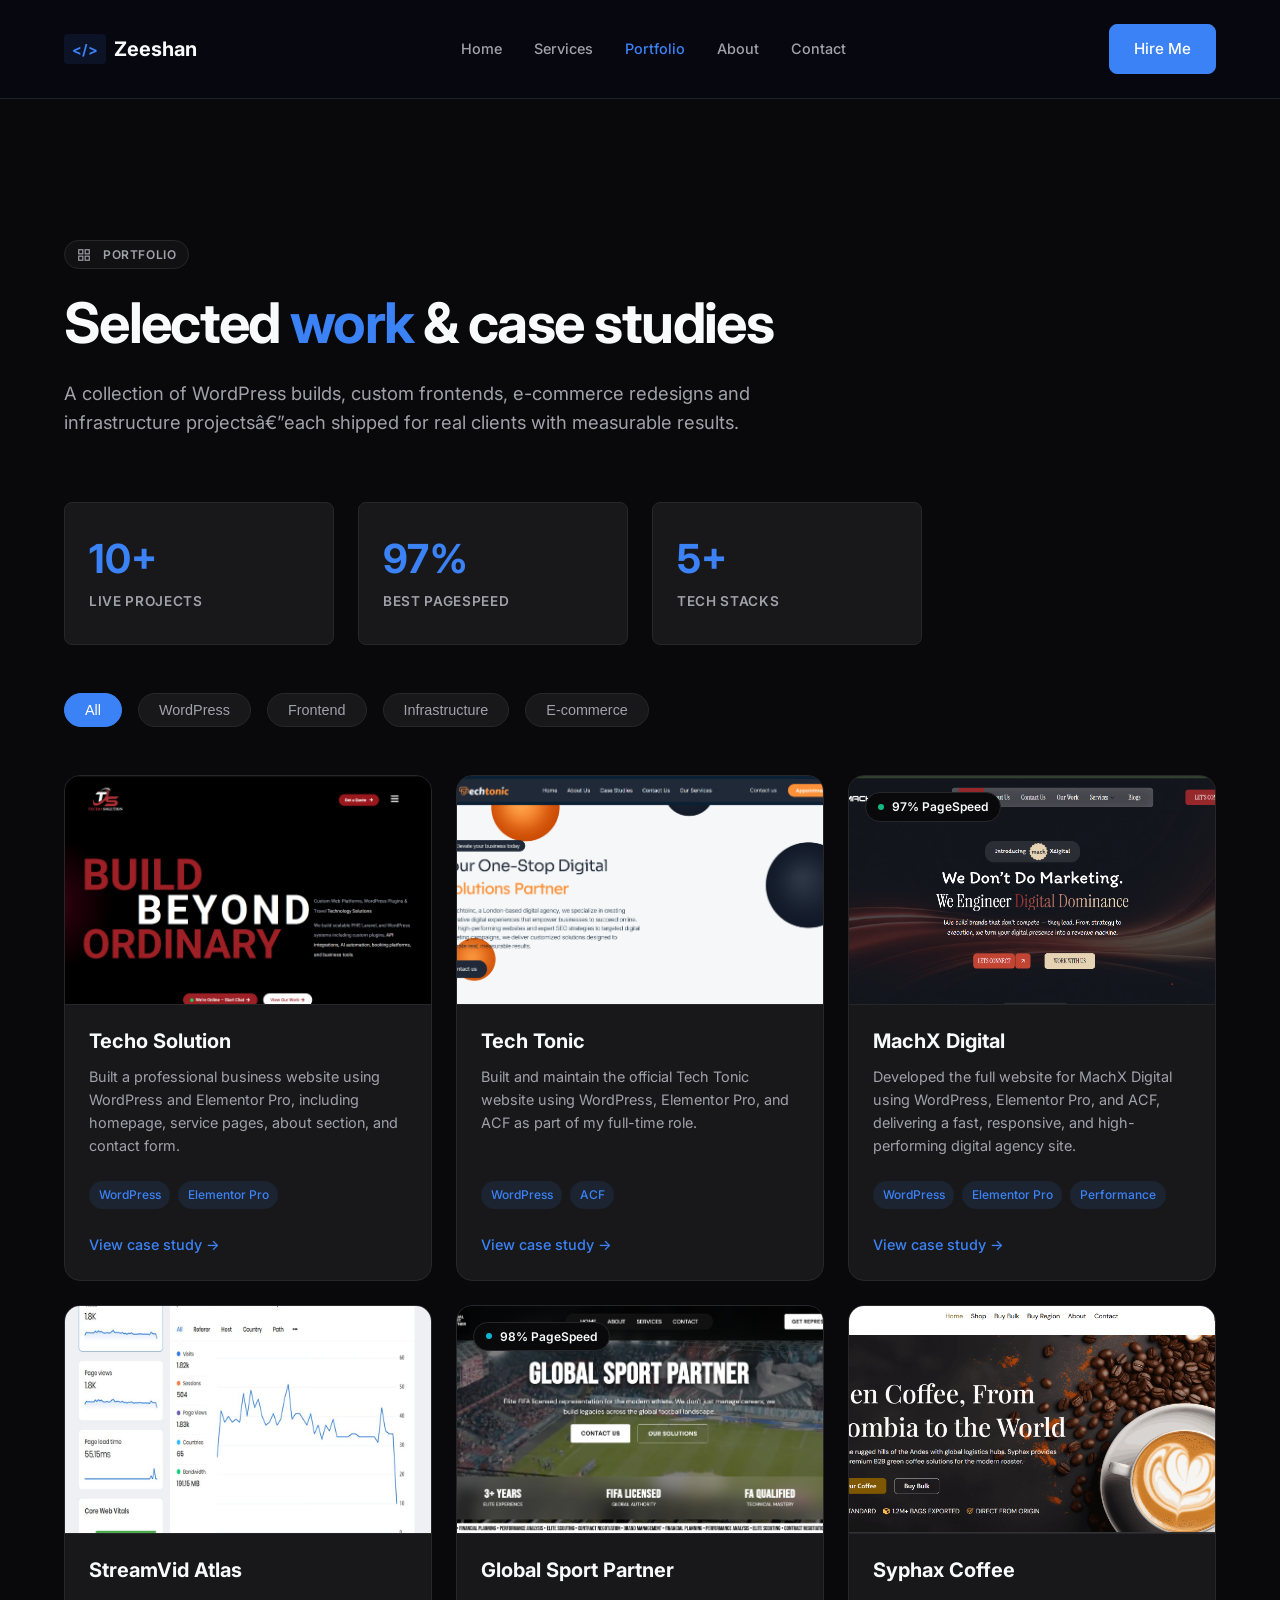
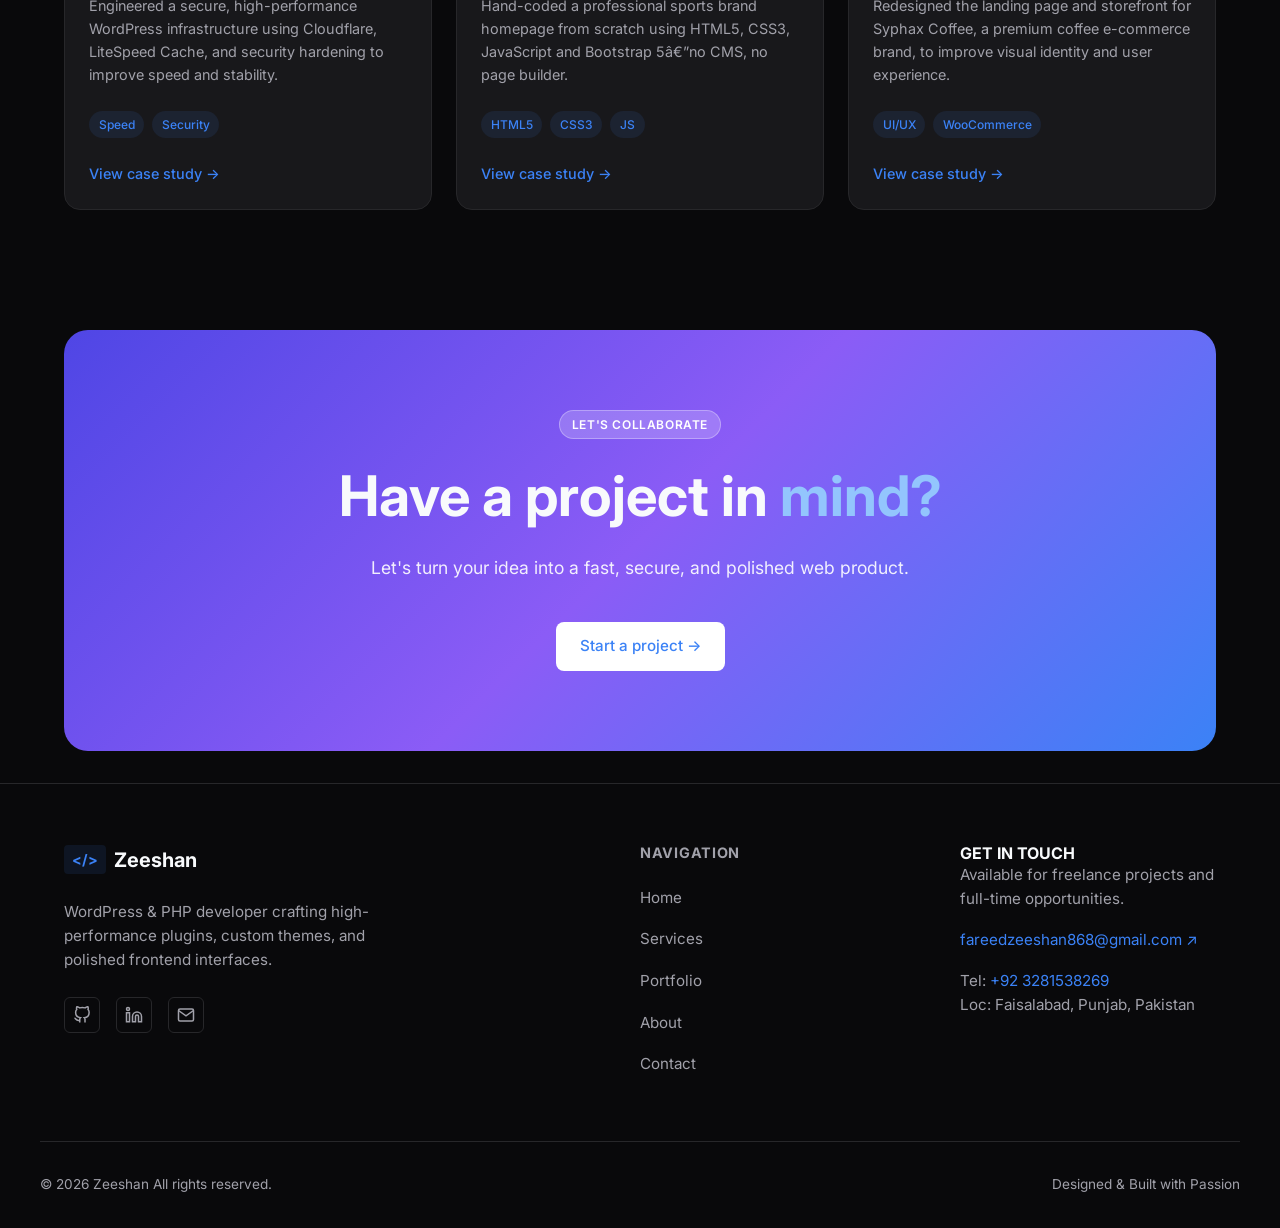
==== portfolio.html @ 6ff64d0c "Initial commit of Portfolio website" ====
﻿<!DOCTYPE html>
<html lang="en">
<head>
    <meta charset="UTF-8">
    <meta name="viewport" content="width=device-width, initial-scale=1.0">
    <title>Portfolio | Muhammad Zeeshan</title>
    <link rel="stylesheet" href="assets/css/styles.css">
</head>
<body>

    <!-- 1. NAVIGATION -->
    <nav class="navbar">
        <div class="container nav-content">
            <a href="index.html" class="logo">
                <span class="logo-code">&lt;/&gt;</span> Zeeshan
            </a>
            <ul class="nav-links">
                <li><a href="index.html">Home</a></li>
                <li><a href="services.html">Services</a></li>
                <li><a href="portfolio.html" class="active">Portfolio</a></li>
                <li><a href="about.html">About</a></li>
                <li><a href="contact.html">Contact</a></li>
            </ul>
            <div style="display: flex; align-items: center; gap: 1rem;">
                <a href="contact.html" class="btn btn-primary nav-btn">Hire Me</a>
            </div>
        </div>
    </nav>

    <!-- 2. PORTFOLIO HERO & STATS -->
    <section class="portfolio-hero">
        <div class="container">
            <span class="badge-label">
                <svg width="14" height="14" viewBox="0 0 24 24" fill="none" stroke="currentColor" stroke-width="2" style="margin-right:0.25rem"><rect x="3" y="3" width="7" height="7"></rect><rect x="14" y="3" width="7" height="7"></rect><rect x="14" y="14" width="7" height="7"></rect><rect x="3" y="14" width="7" height="7"></rect></svg>
                PORTFOLIO
            </span>
            <h1 class="portfolio-title">
                Selected <span class="text-primary">work</span> & case studies
            </h1>
            <p class="section-desc" style="max-width: 700px; font-size: 1.15rem;">
                A collection of WordPress builds, custom frontends, e-commerce redesigns and infrastructure projectsâ€”each shipped for real clients with measurable results.
            </p>

            <div class="portfolio-stats-grid">
                <div class="portfolio-stat-card">
                    <h3>10+</h3>
                    <p>LIVE PROJECTS</p>
                </div>
                <div class="portfolio-stat-card">
                    <h3>97%</h3>
                    <p>BEST PAGESPEED</p>
                </div>
                <div class="portfolio-stat-card">
                    <h3>5+</h3>
                    <p>TECH STACKS</p>
                </div>
            </div>
        </div>
    </section>

    <!-- 3 & 4. CATEGORY FILTERS & PROJECTS GRID -->
    <section class="section-padding" style="padding-top: 0;">
        <div class="container">
            <!-- 3. Category Filters -->
            <div class="category-filters">
                <button class="filter-pill active">All</button>
                <button class="filter-pill">WordPress</button>
                <button class="filter-pill">Frontend</button>
                <button class="filter-pill">Infrastructure</button>
                <button class="filter-pill">E-commerce</button>
            </div>

            <!-- 4. Projects Grid -->
            <div class="grid-3">
                
                <!-- Card 1 -->
                <div class="project-card-v2">
                    <div class="project-img-wrapper">
                        <img src="assets/images/techosolution.png" alt="Techo Solution">
                    </div>
                    <div class="project-content">
                        <h3>Techo Solution</h3>
                        <p>Built a professional business website using WordPress and Elementor Pro, including homepage, service pages, about section, and contact form.</p>
                        <div class="project-tags">
                            <span>WordPress</span>
                            <span>Elementor Pro</span>
                        </div>
                        <a href="project-detail.html?id=techosolution" class="view-project-link">View case study &rarr;</a>
                    </div>
                </div>

                <!-- Card 2 -->
                <div class="project-card-v2">
                    <div class="project-img-wrapper">
                        <img src="assets/images/techtonic.png" alt="Tech Tonic">
                    </div>
                    <div class="project-content">
                        <h3>Tech Tonic</h3>
                        <p>Built and maintain the official Tech Tonic website using WordPress, Elementor Pro, and ACF as part of my full-time role.</p>
                        <div class="project-tags">
                            <span>WordPress</span>
                            <span>ACF</span>
                        </div>
                        <a href="project-detail.html?id=techtonic" class="view-project-link">View case study &rarr;</a>
                    </div>
                </div>

                <!-- Card 3 -->
                <div class="project-card-v2">
                    <div class="floating-badge">
                        <span class="dot" style="background-color: var(--success);"></span> 97% PageSpeed
                    </div>
                    <div class="project-img-wrapper">
                        <img src="assets/images/machXdigitals.png" alt="MachX Digital">
                    </div>
                    <div class="project-content">
                        <h3>MachX Digital</h3>
                        <p>Developed the full website for MachX Digital using WordPress, Elementor Pro, and ACF, delivering a fast, responsive, and high-performing digital agency site.</p>
                        <div class="project-tags">
                            <span>WordPress</span>
                            <span>Elementor Pro</span>
                            <span>Performance</span>
                        </div>
                        <a href="project-detail.html?id=machxdigital" class="view-project-link">View case study &rarr;</a>
                    </div>
                </div>

                <!-- Card 4 -->
                <div class="project-card-v2">
                    <div class="project-img-wrapper">
                        <img src="assets/images/visitor-analytics.jpg" alt="StreamVid Atlas">
                    </div>
                    <div class="project-content">
                        <h3>StreamVid Atlas</h3>
                        <p>Engineered a secure, high-performance WordPress infrastructure using Cloudflare, LiteSpeed Cache, and security hardening to improve speed and stability.</p>
                        <div class="project-tags">
                            <span>Speed</span>
                            <span>Security</span>
                        </div>
                        <a href="project-detail.html?id=streamvidatlas" class="view-project-link">View case study &rarr;</a>
                    </div>
                </div>

                <!-- Card 5 -->
                <div class="project-card-v2">
                    <div class="floating-badge">
                        <span class="dot" style="background-color: #06b6d4;"></span> 98% PageSpeed
                    </div>
                    <div class="project-img-wrapper">
                        <img src="assets/images/globalsportbrand.png" alt="Global Sport Partner">
                    </div>
                    <div class="project-content">
                        <h3>Global Sport Partner</h3>
                        <p>Hand-coded a professional sports brand homepage from scratch using HTML5, CSS3, JavaScript and Bootstrap 5â€”no CMS, no page builder.</p>
                        <div class="project-tags">
                            <span>HTML5</span>
                            <span>CSS3</span>
                            <span>JS</span>
                        </div>
                        <a href="project-detail.html?id=globalsportpartner" class="view-project-link">View case study &rarr;</a>
                    </div>
                </div>

                <!-- Card 6 -->
                <div class="project-card-v2">
                    <div class="project-img-wrapper">
                        <img src="assets/images/syphox.png" alt="Syphax Coffee">
                    </div>
                    <div class="project-content">
                        <h3>Syphax Coffee</h3>
                        <p>Redesigned the landing page and storefront for Syphax Coffee, a premium coffee e-commerce brand, to improve visual identity and user experience.</p>
                        <div class="project-tags">
                            <span>UI/UX</span>
                            <span>WooCommerce</span>
                        </div>
                        <a href="project-detail.html?id=syphaxcoffee" class="view-project-link">View case study &rarr;</a>
                    </div>
                </div>

            </div>
        </div>
    </section>

    <!-- 5. CALL TO ACTION (CTA) -->
    <section class="section-padding" style="padding-bottom: 2rem;">
        <div class="container">
            <div class="cta-banner">
                <span class="badge-label">Let's Collaborate</span>
                <h2>Have a project in <span style="color: #93c5fd;">mind?</span></h2>
                <p>Let's turn your idea into a fast, secure, and polished web product.</p>
                <div class="cta-buttons">
                    <a href="contact.html" class="btn btn-white">Start a project &rarr;</a>
                </div>
            </div>
        </div>
    </section>

    <!-- 6. FOOTER -->
    <footer id="contact" class="footer">
        <div class="container footer-grid">
            <div class="footer-brand">
                <a href="#" class="logo">
                    <span class="logo-code">&lt;/&gt;</span> Zeeshan
                </a>
                <p>WordPress & PHP developer crafting high-performance plugins, custom themes, and polished frontend interfaces.</p>
                <div class="social-icons">
                    <a href="https://github.com/zeeshan-2004" class="social-icon" target="_blank"><svg width="18" height="18" viewBox="0 0 24 24" fill="none" stroke="currentColor" stroke-width="2"><path d="M9 19c-5 1.5-5-2.5-7-3m14 6v-3.87a3.37 3.37 0 0 0-.94-2.61c3.14-.35 6.44-1.54 6.44-7A5.44 5.44 0 0 0 20 4.77 5.07 5.07 0 0 0 19.91 1S18.73.65 16 2.48a13.38 13.38 0 0 0-7 0C6.27.65 5.09 1 5.09 1A5.07 5.07 0 0 0 5 4.77a5.44 5.44 0 0 0-1.5 3.78c0 5.42 3.3 6.61 6.44 7A3.37 3.37 0 0 0 9 18.13V22"></path></svg></a>
                    <a href="https://www.linkedin.com/in/muhammad-zeeshan-8a1a9b373/" class="social-icon" target="_blank"><svg width="18" height="18" viewBox="0 0 24 24" fill="none" stroke="currentColor" stroke-width="2"><path d="M16 8a6 6 0 0 1 6 6v7h-4v-7a2 2 0 0 0-2-2 2 2 0 0 0-2 2v7h-4v-7a6 6 0 0 1 6-6z"></path><rect x="2" y="9" width="4" height="12"></rect><circle cx="4" cy="4" r="2"></circle></svg></a>
                    <a href="mailto:fareedzeeshan868@gmail.com" class="social-icon"><svg width="18" height="18" viewBox="0 0 24 24" fill="none" stroke="currentColor" stroke-width="2"><path d="M4 4h16c1.1 0 2 .9 2 2v12c0 1.1-.9 2-2 2H4c-1.1 0-2-.9-2-2V6c0-1.1.9-2 2-2z"></path><polyline points="22,6 12,13 2,6"></polyline></svg></a>
                </div>
            </div>
            
            <div class="footer-links">
                <h4>NAVIGATION</h4>
                <ul>
                    <li><a href="index.html">Home</a></li>
                    <li><a href="services.html">Services</a></li>
                    <li><a href="portfolio.html">Portfolio</a></li>
                    <li><a href="about.html">About</a></li>
                    <li><a href="contact.html">Contact</a></li>
                </ul>
            </div>
            
            <div class="footer-contact">
                <h4>GET IN TOUCH</h4>
                <p>Available for freelance projects and full-time opportunities.</p>
                <a href="mailto:fareedzeeshan868@gmail.com">fareedzeeshan868@gmail.com &nearr;</a>
                <p style="margin-top: 1rem;">
                    Tel: <a href="tel:+923281538269">+92 3281538269</a><br>
                    Loc: Faisalabad, Punjab, Pakistan
                </p>
            </div>
        </div>
        <div class="container footer-bottom">
            <p>&copy; 2026 Zeeshan All rights reserved.</p>
            <p>Designed & Built with Passion</p>
        </div>
    </footer>

    <script>
        document.addEventListener('DOMContentLoaded', () => {
            const filterBtns = document.querySelectorAll('.filter-pill');
            const projectCards = document.querySelectorAll('.project-card-v2');

            filterBtns.forEach(btn => {
                btn.addEventListener('click', () => {
                    // Remove active class from all
                    filterBtns.forEach(b => b.classList.remove('active'));
                    btn.classList.add('active');

                    const filterValue = btn.textContent.trim().toLowerCase();

                    projectCards.forEach(card => {
                        if (filterValue === 'all') {
                            card.style.display = 'block';
                            return;
                        }

                        const tags = Array.from(card.querySelectorAll('.project-tags span')).map(span => span.textContent.trim().toLowerCase());
                        
                        let match = false;
                        if (filterValue === 'wordpress' && tags.includes('wordpress')) match = true;
                        if (filterValue === 'frontend' && (tags.includes('html5') || tags.includes('css3') || tags.includes('ui/ux'))) match = true;
                        if (filterValue === 'infrastructure' && (tags.includes('speed') || tags.includes('security') || tags.includes('performance'))) match = true;
                        if (filterValue === 'e-commerce' && tags.includes('woocommerce')) match = true;

                        card.style.display = match ? 'block' : 'none';
                    });
                });
            });
        });
    </script>
</body>
</html>
---- assets/css/styles.css ----
/* ==========================================================================
   DEVFOLIO AESTHETIC - STYLES.CSS
   ========================================================================== */

@import url('https://fonts.googleapis.com/css2?family=Inter:wght@300;400;500;600;700&display=swap');

:root {
    --bg-main: #09090b;       /* Very dark background */
    --bg-card: #18181b;       /* Card background */
    --bg-card-hover: #27272a; /* Card hover background */
    --border-color: #27272a;  /* Subtle borders */
    
    --primary: #3b82f6;       /* Blue accent */
    --primary-hover: #2563eb;
    --primary-light: rgba(59, 130, 246, 0.1);
    
    --text-main: #f8fafc;     /* White/Light Gray text */
    --text-muted: #a1a1aa;    /* Gray text */
    --text-dark: #0f172a;     /* Dark text for specific elements */

    --success: #10b981;       /* Green for badges */
    --success-light: rgba(16, 185, 129, 0.1);
    
    --font-sans: 'Inter', sans-serif;
    
    --border-radius-sm: 0.375rem;
    --border-radius-md: 0.5rem;
    --border-radius-lg: 1rem;
    --border-radius-xl: 1.5rem;
}

/* RESET & BASE */
* {
    margin: 0;
    padding: 0;
    box-sizing: border-box;
}

html {
    scroll-behavior: smooth;
}

body {
    background-color: var(--bg-main);
    color: var(--text-main);
    font-family: var(--font-sans);
    line-height: 1.6;
    -webkit-font-smoothing: antialiased;
    padding-top: 100px;
}

a {
    text-decoration: none;
    color: inherit;
    transition: all 0.3s ease;
}

ul {
    list-style: none;
}

img {
    max-width: 100%;
    height: auto;
    display: block;
}

/* UTILITIES */
.container {
    max-width: 1200px;
    margin: 0 auto;
    padding: 0 1.5rem;
}

.section-padding {
    padding: 60px 0;
}

/* TYPOGRAPHY */
h1, h2, h3, h4, h5, h6 {
    font-weight: 700;
    line-height: 1.2;
    color: var(--text-main);
}

.text-primary {
    color: var(--primary);
}

.text-muted {
    color: var(--text-muted);
}

/* BUTTONS */
.btn {
    display: inline-flex;
    align-items: center;
    justify-content: center;
    padding: 0.75rem 1.5rem;
    border-radius: var(--border-radius-md);
    font-weight: 500;
    font-size: 0.95rem;
    cursor: pointer;
    transition: all 0.2s ease;
    gap: 0.5rem;
}

.btn-primary {
    background-color: var(--primary);
    color: #ffffff;
    border: 1px solid var(--primary);
}

.btn-primary:hover {
    background-color: var(--primary-hover);
    border-color: var(--primary-hover);
}

.btn-outline {
    background-color: transparent;
    color: var(--text-main);
    border: 1px solid var(--border-color);
}

.btn-outline:hover {
    background-color: rgba(255, 255, 255, 0.05);
    border-color: rgba(255, 255, 255, 0.1);
}

.btn-ghost {
    background-color: transparent;
    color: var(--text-muted);
    border: 1px solid transparent;
}

.btn-ghost:hover {
    color: var(--text-main);
}

/* BADGES */
.badge-label {
    display: inline-flex;
    align-items: center;
    gap: 0.5rem;
    padding: 0.25rem 0.75rem;
    border-radius: 9999px;
    background-color: rgba(255, 255, 255, 0.03);
    border: 1px solid var(--border-color);
    font-size: 0.75rem;
    font-weight: 600;
    text-transform: uppercase;
    letter-spacing: 0.05em;
    color: var(--text-muted);
    margin-bottom: 1.5rem;
}

.badge-label.success {
    color: var(--success);
    background-color: var(--success-light);
    border-color: rgba(16, 185, 129, 0.2);
}

.dot-success {
    width: 6px;
    height: 6px;
    border-radius: 50%;
    background-color: var(--success);
}

/* SECTION HEADERS */
.section-header {
    margin-bottom: 3rem;
}

.section-title {
    font-size: 2.5rem;
    margin-bottom: 1rem;
    letter-spacing: -0.02em;
}

.section-desc {
    font-size: 1.1rem;
    color: var(--text-muted);
    max-width: 600px;
}

/* NAVIGATION */
.navbar {
    padding: 1.5rem 0;
    position: fixed;
    top: 0;
    left: 0;
    width: 100%;
    z-index: 100;
    background-color: #070710;
    border-bottom: 1px solid rgba(255, 255, 255, 0.1);
}

.nav-content {
    display: flex;
    justify-content: space-between;
    align-items: center;
}

.logo {
    display: flex;
    align-items: center;
    gap: 0.5rem;
    font-weight: 700;
    font-size: 1.25rem;
    color: var(--text-main);
}

.logo-code {
    color: var(--primary);
    background: var(--primary-light);
    padding: 0.2rem 0.5rem;
    border-radius: 0.25rem;
    font-size: 0.9rem;
}

.nav-links {
    display: flex;
    gap: 2rem;
}

.nav-links a {
    font-size: 0.9rem;
    color: var(--text-muted);
    font-weight: 500;
}

.nav-links a:hover {
    color: var(--text-main);
}

.nav-links a.active {
    color: var(--primary);
}

/* HERO SECTION */
.hero {
    min-height: 100vh;
    display: flex;
    align-items: center;
    padding-top: 80px;
}

.hero-grid {
    display: grid;
    grid-template-columns: 1.2fr 0.8fr;
    gap: 4rem;
    align-items: center;
}

.hero-title {
    font-size: 48px;
    line-height: 1.2;
    margin-bottom: 1.5rem;
    letter-spacing: -0.03em;
}

.hero-subtitle {
    font-size: 1.15rem;
    color: var(--text-muted);
    margin-bottom: 2.5rem;
    max-width: 550px;
}

.hero-ctas {
    display: flex;
    gap: 1rem;
    flex-wrap: wrap;
    margin-bottom: 4rem;
}

/* STATS BAR (Hero Bottom) */
.hero-stats-row {
    display: flex;
    gap: 3rem;
    border-top: 1px solid var(--border-color);
    padding-top: 2rem;
}

.stat-item h4 {
    font-size: 1.5rem;
    margin-bottom: 0.25rem;
}

.stat-item p {
    font-size: 0.85rem;
    color: var(--text-muted);
}

/* HERO IMAGE RIGHT */
.hero-right-img {
    position: relative;
    border-radius: 50%;
    aspect-ratio: 1 / 1;
    overflow: hidden;
    border: 1px solid var(--border-color);
    box-shadow: 0 25px 50px -12px rgba(0, 0, 0, 0.5);
    background: var(--bg-card);
    width: 80%;
    margin: 0 auto;
}

.hero-right-img img {
    width: 100%;
    height: 100%;
    object-fit: cover;
    object-position: top center;
    opacity: 0.9;
    transition: opacity 0.3s;
}

.hero-right-img:hover img {
    opacity: 1;
}

/* STATS GRID SECTION (Page 1 bottom) */
.stats-grid {
    display: grid;
    grid-template-columns: repeat(3, 1fr);
    gap: 1.5rem;
}

.stat-card-box {
    background-color: var(--bg-card);
    border: 1px solid var(--border-color);
    border-radius: var(--border-radius-md);
    padding: 2.5rem 2rem;
    text-align: center;
    transition: all 0.3s ease;
}

.stat-card-box:hover {
    border-color: rgba(255, 255, 255, 0.1);
    transform: translateY(-5px);
}

.stat-card-box h3 {
    font-size: 2.5rem;
    color: var(--primary);
    margin-bottom: 0.5rem;
}

.stat-card-box p {
    color: var(--text-muted);
    font-size: 0.95rem;
}

/* SKILLS & SERVICES GRIDS */
.grid-3 {
    display: grid;
    grid-template-columns: repeat(3, 1fr);
    gap: 1.5rem;
}

.feature-card {
    background-color: var(--bg-card);
    border: 1px solid var(--border-color);
    border-radius: var(--border-radius-lg);
    padding: 2rem;
    transition: all 0.3s ease;
}

.feature-card:hover {
    border-color: rgba(255, 255, 255, 0.1);
    background-color: var(--bg-card-hover);
}

.icon-circle {
    width: 48px;
    height: 48px;
    border-radius: 50%;
    background-color: var(--primary-light);
    color: var(--primary);
    display: flex;
    align-items: center;
    justify-content: center;
    font-size: 1.25rem;
    margin-bottom: 1.5rem;
}

.feature-card h3 {
    font-size: 1.2rem;
    margin-bottom: 0.75rem;
}

.feature-card p {
    color: var(--text-muted);
    font-size: 0.95rem;
}

/* PORTFOLIO GRID */
.project-card {
    background-color: var(--bg-card);
    border: 1px solid var(--border-color);
    border-radius: var(--border-radius-lg);
    overflow: hidden;
    display: flex;
    flex-direction: column;
    transition: all 0.3s ease;
    position: relative;
}

.project-card:hover {
    border-color: rgba(255, 255, 255, 0.15);
    transform: translateY(-5px);
}

.project-img-wrapper {
    aspect-ratio: 16 / 10;
    overflow: hidden;
    border-bottom: 1px solid var(--border-color);
}

.project-img-wrapper img {
    width: 100%;
    height: 100%;
    object-fit: cover;
    transition: transform 0.5s ease;
}

.project-card:hover .project-img-wrapper img {
    transform: scale(1.03);
}

.view-project-link::after {
    content: "";
    position: absolute;
    top: 0;
    left: 0;
    width: 100%;
    height: 100%;
    z-index: 10; /* Covers the whole card so it's all clickable */
}

.project-content {
    padding: 1.5rem;
    display: flex;
    flex-direction: column;
    flex-grow: 1;
}

.project-content h3 {
    font-size: 1.25rem;
    margin-bottom: 0.75rem;
}

.project-content p {
    color: var(--text-muted);
    font-size: 0.9rem;
    margin-bottom: 1.5rem;
    flex-grow: 1;
}

.project-tags {
    display: flex;
    flex-wrap: wrap;
    gap: 0.5rem;
    margin-bottom: 1.5rem;
}

.project-tags span {
    font-size: 0.75rem;
    padding: 0.25rem 0.6rem;
    border-radius: 9999px;
    background-color: var(--primary-light);
    color: var(--primary);
    font-weight: 500;
}

.view-project-link {
    font-size: 0.9rem;
    font-weight: 500;
    color: var(--primary);
    display: inline-flex;
    align-items: center;
    gap: 0.5rem;
}

.view-project-link:hover {
    color: var(--primary-hover);
    gap: 0.75rem; /* slight arrow animation */
}

/* PROCESS TIMELINE */
.process-wrapper {
    display: flex;
    justify-content: space-between;
    position: relative;
    padding: 2rem 0;
}

.process-wrapper::before {
    content: '';
    position: absolute;
    top: 3.5rem;
    left: 40px;
    right: 40px;
    height: 1px;
    background-color: var(--border-color);
    z-index: 0;
}

.process-step {
    position: relative;
    z-index: 1;
    display: flex;
    flex-direction: column;
    align-items: center;
    text-align: center;
    width: 20%;
    padding: 0 1rem;
}

.process-icon {
    width: 60px;
    height: 60px;
    border-radius: 50%;
    background-color: var(--bg-main);
    border: 1px solid var(--border-color);
    display: flex;
    align-items: center;
    justify-content: center;
    font-size: 1.25rem;
    color: var(--text-main);
    margin-bottom: 1.5rem;
    position: relative;
}

.process-number {
    position: absolute;
    top: -8px;
    right: -8px;
    width: 24px;
    height: 24px;
    background-color: var(--primary);
    color: white;
    border-radius: 50%;
    font-size: 0.75rem;
    font-weight: bold;
    display: flex;
    align-items: center;
    justify-content: center;
    border: 2px solid var(--bg-main);
}

.process-step h3 {
    font-size: 1.1rem;
    margin-bottom: 0.5rem;
}

.process-step p {
    font-size: 0.85rem;
    color: var(--text-muted);
}

/* TECH STACK GRID */
.tech-grid {
    display: grid;
    grid-template-columns: repeat(5, 1fr);
    gap: 1.5rem;
}

.tech-card {
    background-color: var(--bg-card);
    border: 1px solid var(--border-color);
    border-radius: var(--border-radius-md);
    padding: 2rem;
    display: flex;
    flex-direction: column;
    align-items: center;
    justify-content: center;
    transition: all 0.3s ease;
}

.tech-card:hover {
    border-color: rgba(255, 255, 255, 0.1);
    background-color: var(--bg-card-hover);
}

.tech-logo-placeholder {
    width: 48px;
    height: 48px;
    border-radius: 12px;
    background-color: rgba(255, 255, 255, 0.03);
    display: flex;
    align-items: center;
    justify-content: center;
    font-weight: 700;
    color: var(--primary);
    margin-bottom: 1rem;
    font-size: 1.2rem;
}

.tech-card span {
    font-size: 0.9rem;
    color: var(--text-muted);
}

/* TESTIMONIALS */
.testimonial-card {
    background-color: var(--bg-card);
    border: 1px solid var(--border-color);
    border-radius: var(--border-radius-lg);
    padding: 2.5rem;
    display: flex;
    flex-direction: column;
}

.stars {
    color: #06b6d4; /* Cyan tint */
    font-size: 1rem;
    letter-spacing: 2px;
    margin-bottom: 1.5rem;
}

.review-text {
    font-size: 1rem;
    color: var(--text-muted);
    font-style: italic;
    margin-bottom: 2rem;
    flex-grow: 1;
}

.reviewer-info {
    display: flex;
    align-items: center;
    gap: 1rem;
}

.reviewer-avatar {
    width: 40px;
    height: 40px;
    border-radius: 50%;
    background-color: var(--primary);
    color: white;
    display: flex;
    align-items: center;
    justify-content: center;
    font-weight: 600;
}

.reviewer-details h4 {
    font-size: 0.95rem;
    margin-bottom: 0.1rem;
}

.reviewer-details span {
    font-size: 0.8rem;
    color: var(--text-muted);
}

/* FEATURES ROW (Below Testimonials) */
.features-row {
    display: grid;
    grid-template-columns: repeat(4, 1fr);
    gap: 2rem;
    padding-top: 4rem;
    border-top: 1px solid var(--border-color);
    text-align: center;
}

.feature-icon-wrapper {
    width: 50px;
    height: 50px;
    margin: 0 auto 1rem;
    border-radius: 50%;
    border: 1px solid var(--border-color);
    display: flex;
    align-items: center;
    justify-content: center;
    color: var(--primary);
}

.features-row h4 {
    font-size: 0.95rem;
}

/* CTA BANNER */
.cta-banner {
    background: linear-gradient(135deg, #4f46e5, #8b5cf6, #3b82f6);
    border-radius: var(--border-radius-xl);
    padding: 5rem 3rem;
    text-align: center;
    color: white;
}

.cta-banner .badge-label {
    background-color: rgba(255, 255, 255, 0.2);
    border-color: rgba(255, 255, 255, 0.3);
    color: white;
}

.cta-banner h2 {
    font-size: 3.5rem;
    margin-bottom: 1.5rem;
    max-width: 800px;
    margin-left: auto;
    margin-right: auto;
}

.cta-banner p {
    font-size: 1.1rem;
    opacity: 0.9;
    margin-bottom: 2.5rem;
    max-width: 600px;
    margin-left: auto;
    margin-right: auto;
}

.cta-buttons {
    display: flex;
    justify-content: center;
    gap: 1rem;
}

.btn-white {
    background-color: white;
    color: var(--primary);
}

.btn-white:hover {
    background-color: #f8fafc;
}

.btn-transparent {
    background-color: transparent;
    color: white;
    border: 1px solid rgba(255, 255, 255, 0.5);
}

.btn-transparent:hover {
    background-color: rgba(255, 255, 255, 0.1);
}

/* FOOTER */
.footer {
    padding-top: 60px;
    border-top: 1px solid var(--border-color);
}

.footer-grid {
    display: grid;
    grid-template-columns: 2fr 1fr 1fr;
    gap: 4rem;
    margin-bottom: 4rem;
}

.footer-brand p {
    color: var(--text-muted);
    font-size: 0.95rem;
    margin: 1.5rem 0;
    max-width: 350px;
}

.social-icons {
    display: flex;
    gap: 1rem;
}

.social-icon {
    width: 36px;
    height: 36px;
    border-radius: var(--border-radius-sm);
    border: 1px solid var(--border-color);
    display: flex;
    align-items: center;
    justify-content: center;
    color: var(--text-muted);
}

.social-icon:hover {
    color: var(--text-main);
    border-color: var(--text-muted);
}

.footer-links h4 {
    font-size: 0.9rem;
    text-transform: uppercase;
    letter-spacing: 0.05em;
    color: var(--text-muted);
    margin-bottom: 1.5rem;
}

.footer-links ul {
    display: flex;
    flex-direction: column;
    gap: 1rem;
}

.footer-links a {
    color: var(--text-muted);
    font-size: 0.95rem;
}

.footer-links a:hover {
    color: var(--primary);
}

.footer-contact p {
    color: var(--text-muted);
    font-size: 0.95rem;
    margin-bottom: 1rem;
}

.footer-contact a {
    color: var(--primary);
    font-size: 0.95rem;
}

.footer-bottom {
    display: flex;
    justify-content: space-between;
    align-items: center;
    padding: 2rem 0;
    border-top: 1px solid var(--border-color);
    color: var(--text-muted);
    font-size: 0.85rem;
}

/* RESPONSIVE */
@media (max-width: 1024px) {
    .hero-grid {
        grid-template-columns: 1fr;
        gap: 3rem;
    }
    .grid-3 {
        grid-template-columns: repeat(2, 1fr);
    }
    .stats-grid {
        grid-template-columns: repeat(2, 1fr);
    }
    .section-padding {
        padding: 45px 0;
    }
    .footer {
        padding-top: 45px;
    }
    .tech-grid {
        grid-template-columns: repeat(3, 1fr);
    }
    .footer-grid {
        grid-template-columns: 1fr 1fr;
    }
    .process-wrapper {
        flex-direction: column;
        align-items: flex-start;
        gap: 2rem;
    }
    .process-wrapper::before {
        display: none;
    }
    .process-step {
        width: 100%;
        flex-direction: row;
        text-align: left;
        gap: 1.5rem;
        padding: 0;
    }
    .process-icon {
        margin-bottom: 0;
    }
}

@media (max-width: 768px) {
    .nav-links, .nav-btn {
        display: none;
    }
    .hero-title {
        font-size: 3rem;
    }
    .hero-stats-row {
        flex-direction: column;
        gap: 1.5rem;
    }
    .grid-3 {
        grid-template-columns: 1fr;
    }
    .stats-grid {
        grid-template-columns: 1fr;
    }
    .section-padding {
        padding: 30px 10px;
    }
    .footer {
        padding-top: 30px;
    }
    .tech-grid {
        grid-template-columns: repeat(2, 1fr);
    }
    .features-row {
        grid-template-columns: repeat(2, 1fr);
    }
    .footer-grid {
        grid-template-columns: 1fr;
        gap: 2rem;
    }
    .footer-bottom {
        flex-direction: column;
        gap: 1rem;
        text-align: center;
    }
    .cta-banner h2 {
        font-size: 2.5rem;
    }
    .cta-buttons {
        flex-direction: column;
    }
}

/* PORTFOLIO PAGE STYLES */

.portfolio-hero {
    min-height: 50vh;
    padding-top: 140px;
    padding-bottom: 3rem;
}

.portfolio-title {
    font-size: 3.5rem;
    line-height: 1.1;
    margin-bottom: 1.5rem;
    letter-spacing: -0.03em;
    max-width: 800px;
}

.portfolio-stats-grid {
    display: grid;
    grid-template-columns: repeat(4, 1fr);
    gap: 1.5rem;
    margin-top: 4rem;
}

.portfolio-stat-card {
    background-color: var(--bg-card);
    border: 1px solid var(--border-color);
    border-radius: var(--border-radius-md);
    padding: 2rem 1.5rem;
    transition: all 0.3s ease;
}

.portfolio-stat-card h3 {
    font-size: 2.5rem;
    color: var(--primary);
    margin-bottom: 0.5rem;
}

.portfolio-stat-card p {
    color: var(--text-muted);
    font-size: 0.85rem;
    text-transform: uppercase;
    letter-spacing: 0.05em;
    font-weight: 600;
}

.category-filters {
    display: flex;
    flex-wrap: wrap;
    gap: 1rem;
    margin-bottom: 3rem;
}

.filter-pill {
    padding: 0.5rem 1.25rem;
    border-radius: 9999px;
    background-color: var(--bg-card);
    border: 1px solid var(--border-color);
    color: var(--text-muted);
    font-size: 0.9rem;
    font-weight: 500;
    cursor: pointer;
    transition: all 0.2s ease;
}

.filter-pill:hover {
    color: var(--text-main);
    border-color: rgba(255, 255, 255, 0.2);
}

.filter-pill.active {
    background-color: var(--primary);
    color: #ffffff;
    border-color: var(--primary);
}

.project-card-v2 {
    background-color: var(--bg-card);
    border: 1px solid var(--border-color);
    border-radius: var(--border-radius-lg);
    overflow: hidden;
    display: flex;
    flex-direction: column;
    transition: all 0.3s ease;
    position: relative;
}

.project-card-v2:hover {
    border-color: rgba(255, 255, 255, 0.15);
    transform: translateY(-5px);
}

.floating-badge {
    position: absolute;
    top: 1rem;
    left: 1rem;
    z-index: 10;
    background-color: var(--bg-main);
    color: var(--text-main);
    padding: 0.25rem 0.75rem;
    border-radius: 9999px;
    font-size: 0.75rem;
    font-weight: 600;
    border: 1px solid var(--border-color);
    display: flex;
    align-items: center;
    gap: 0.5rem;
}

.floating-badge .dot {
    width: 6px;
    height: 6px;
    border-radius: 50%;
    background-color: var(--accent);
}

@media (max-width: 768px) {
    .portfolio-stats-grid {
        grid-template-columns: repeat(2, 1fr);
    }
    .portfolio-title {
        font-size: 2.5rem;
    }
}

/* SERVICES PAGE STYLES */
.services-hero {
    padding-top: 140px;
    padding-bottom: 3rem;
}

.deep-dive-card {
    display: grid;
    grid-template-columns: 1fr 1fr;
    gap: 4rem;
    background-color: var(--bg-card);
    border: 1px solid var(--border-color);
    border-radius: var(--border-radius-lg);
    padding: 3rem;
    margin-bottom: 2rem;
    align-items: center;
}

.feature-list-custom {
    list-style: none;
    padding: 0;
    margin: 0;
}

.feature-list-custom li {
    position: relative;
    padding-left: 2rem;
    margin-bottom: 1rem;
    color: var(--text-main);
    font-size: 0.95rem;
}

.feature-list-custom li::before {
    content: "✓";
    position: absolute;
    left: 0;
    top: 0;
    color: var(--primary);
    font-weight: bold;
    border: 1px solid var(--primary);
    border-radius: 50%;
    width: 1.25rem;
    height: 1.25rem;
    display: inline-flex;
    align-items: center;
    justify-content: center;
    font-size: 0.7rem;
}

.process-grid-v2 {
    display: grid;
    grid-template-columns: repeat(3, 1fr);
    gap: 1.5rem;
}

.process-card-v2 {
    background-color: var(--bg-card);
    border: 1px solid var(--border-color);
    border-radius: var(--border-radius-lg);
    padding: 2rem;
    text-align: left;
    position: relative;
    overflow: hidden;
}

.process-header {
    display: flex;
    justify-content: space-between;
    align-items: flex-start;
    margin-bottom: 1.5rem;
    border-bottom: 1px solid var(--border-color);
    padding-bottom: 1.5rem;
}

.process-num {
    font-size: 1.2rem;
    font-weight: 700;
    color: var(--primary);
    background-color: var(--primary-light);
    padding: 0.25rem 0.75rem;
    border-radius: 9999px;
}

.process-icon-mini {
    color: var(--text-muted);
}

.process-body h3 {
    font-size: 1.2rem;
    margin-bottom: 0.75rem;
}

.process-body p {
    color: var(--text-muted);
    font-size: 0.95rem;
}

.grid-4 {
    display: grid;
    grid-template-columns: repeat(4, 1fr);
    gap: 1.5rem;
}

.pricing-grid {
    display: grid;
    grid-template-columns: repeat(3, 1fr);
    gap: 2rem;
    align-items: stretch;
}

.pricing-card {
    background-color: var(--bg-card);
    border: 1px solid var(--border-color);
    border-radius: var(--border-radius-lg);
    padding: 2.5rem;
    display: flex;
    flex-direction: column;
    position: relative;
    transition: transform 0.3s ease;
}

.pricing-card:hover {
    transform: translateY(-5px);
}

.pricing-card.popular {
    border-color: var(--primary);
    background: linear-gradient(180deg, rgba(59, 130, 246, 0.1) 0%, var(--bg-card) 100%);
}

.popular-badge {
    position: absolute;
    top: 0;
    right: 2rem;
    transform: translateY(-50%);
    background-color: var(--primary);
    color: white;
    padding: 0.25rem 1rem;
    border-radius: 9999px;
    font-size: 0.8rem;
    font-weight: 600;
}

.pricing-tier {
    font-size: 0.85rem;
    text-transform: uppercase;
    letter-spacing: 0.1em;
    color: var(--text-muted);
    margin-bottom: 1rem;
}

.pricing-price {
    font-size: 2.5rem;
    font-weight: 700;
    color: var(--text-main);
    margin-bottom: 1rem;
    display: flex;
    align-items: baseline;
    gap: 0.5rem;
}

.pricing-price span {
    font-size: 0.9rem;
    font-weight: 400;
    color: var(--text-muted);
}

.pricing-desc {
    color: var(--text-muted);
    font-size: 0.95rem;
    margin-bottom: 2rem;
    padding-bottom: 2rem;
    border-bottom: 1px solid var(--border-color);
}

@media (max-width: 992px) {
    .deep-dive-card {
        grid-template-columns: 1fr;
        gap: 2rem;
    }
    .grid-4 {
        grid-template-columns: repeat(2, 1fr);
    }
    .pricing-grid {
        grid-template-columns: 1fr;
    }
    .process-grid-v2 {
        grid-template-columns: repeat(2, 1fr);
    }
}

@media (max-width: 768px) {
    .grid-4 {
        grid-template-columns: 1fr;
    }
    .process-grid-v2 {
        grid-template-columns: 1fr;
    }
}

/* ABOUT PAGE STYLES */
.about-hero-grid {
    display: grid;
    grid-template-columns: 1fr 1fr;
    gap: 4rem;
    align-items: center;
}

.floating-tag {
    background-color: var(--bg-card);
    border: 1px solid var(--border-color);
    padding: 0.4rem 1rem;
    border-radius: 9999px;
    font-size: 0.85rem;
    color: var(--text-muted);
    display: flex;
    align-items: center;
    gap: 0.5rem;
}

.about-image-wrapper {
    position: relative;
    border-radius: 9999px;
    border: none;
    overflow: visible;
    width: 80%;
    margin: 0 auto;
}

.about-image-wrapper img {
    width: 100%;
    height: 100%;
    border-radius: 9999px;
    display: block;
    aspect-ratio: 1 / 1;
    object-fit: cover;
}

.img-badge {
    position: absolute;
    background-color: var(--primary);
    color: white;
    padding: 0.5rem 1rem;
    border-radius: 9999px;
    font-size: 0.85rem;
    font-weight: 600;
    white-space: nowrap;
    z-index: 10;
}

.badge-top-right {
    top: 2rem;
    right: -2rem;
}

.badge-top-left {
    top: 6rem;
    left: -2rem;
    background-color: var(--bg-card);
    color: var(--text-main);
    border: 1px solid var(--border-color);
}

.img-badge-lg {
    position: absolute;
    bottom: -2rem;
    right: 2rem;
    background-color: var(--bg-card);
    border: 1px solid var(--border-color);
    padding: 1rem 1.5rem;
    border-radius: var(--border-radius-md);
    display: flex;
    align-items: center;
    gap: 1rem;
    z-index: 10;
    box-shadow: 0 10px 30px rgba(0,0,0,0.5);
}

.stat-card-border {
    border: 1px solid var(--border-color);
    border-radius: var(--border-radius-md);
    padding: 2rem;
    text-align: center;
    background-color: var(--bg-card);
}

.bg-block {
    display: flex;
    gap: 1.5rem;
    padding: 2rem;
    background-color: var(--bg-card);
    border: 1px solid var(--border-color);
    border-radius: var(--border-radius-lg);
}

.expertise-card {
    background-color: var(--bg-card);
    border: 1px solid var(--border-color);
    border-radius: var(--border-radius-lg);
    padding: 2.5rem;
    height: 100%;
}

.expertise-card h3 {
    font-size: 1.25rem;
    margin-bottom: 1rem;
}

.expertise-card p {
    color: var(--text-muted);
    font-size: 0.95rem;
    margin-bottom: 2rem;
    line-height: 1.6;
}

.tag-cloud {
    display: flex;
    flex-wrap: wrap;
    gap: 0.5rem;
}

.tag-pill {
    background-color: rgba(255, 255, 255, 0.05);
    border: 1px solid rgba(255, 255, 255, 0.1);
    color: var(--primary);
    padding: 0.35rem 0.8rem;
    border-radius: var(--border-radius-sm);
    font-size: 0.75rem;
    font-weight: 500;
}

.timeline-container {
    position: relative;
    max-width: 800px;
    margin: 0 auto;
    padding-left: 2rem;
}

.timeline-line {
    position: absolute;
    left: 0;
    top: 0;
    bottom: 0;
    width: 2px;
    background: linear-gradient(to bottom, var(--primary), var(--secondary));
    border-radius: 2px;
}

.timeline-item {
    position: relative;
    margin-bottom: 3rem;
    background-color: var(--bg-card);
    border: 1px solid var(--border-color);
    border-radius: var(--border-radius-lg);
    padding: 2.5rem;
    margin-left: 2rem;
}

.timeline-item:last-child {
    margin-bottom: 0;
}

.timeline-marker {
    position: absolute;
    left: -4.3rem;
    top: 2rem;
    width: 44px;
    height: 44px;
    background-color: var(--bg-card);
    border: 2px solid var(--primary);
    border-radius: 50%;
    display: flex;
    align-items: center;
    justify-content: center;
    color: var(--primary);
    z-index: 2;
}

.timeline-date {
    display: inline-block;
    background-color: var(--primary-light);
    color: var(--primary);
    padding: 0.25rem 0.75rem;
    border-radius: 9999px;
    font-size: 0.8rem;
    font-weight: 700;
    margin-bottom: 1rem;
}

.timeline-title {
    font-size: 1.5rem;
    margin-bottom: 0.25rem;
}

.timeline-subtitle {
    font-size: 1rem;
    color: var(--text-muted);
    font-weight: 400;
    margin-bottom: 1.5rem;
}

.timeline-content p {
    color: var(--text-muted);
    line-height: 1.6;
    font-size: 0.95rem;
}

@media (max-width: 992px) {
    .about-hero-grid {
        grid-template-columns: 1fr;
    }
    .badge-top-right {
        right: 1rem;
    }
    .badge-top-left {
        left: 1rem;
    }
    .img-badge-lg {
        right: 1rem;
    }
}

@media (max-width: 768px) {
    .bg-block {
        flex-direction: column;
        padding: 1.5rem;
    }
    .timeline-container {
        padding-left: 1rem;
    }
    .timeline-marker {
        left: -3.3rem;
        width: 36px;
        height: 36px;
    }
    .timeline-item {
        margin-left: 1rem;
        padding: 1.5rem;
    }
}

/* CONTACT PAGE STYLES */
.contact-grid {
    display: grid;
    grid-template-columns: 3fr 2fr;
    gap: 4rem;
}

.contact-form-wrapper {
    background-color: var(--bg-card);
    border: 1px solid var(--border-color);
    border-radius: var(--border-radius-lg);
    padding: 3rem;
}

.contact-form {
    display: flex;
    flex-direction: column;
    gap: 1.5rem;
}

.form-row {
    display: grid;
    grid-template-columns: 1fr 1fr;
    gap: 1.5rem;
}

.form-group {
    display: flex;
    flex-direction: column;
    gap: 0.5rem;
}

.form-label {
    font-size: 0.75rem;
    font-weight: 600;
    color: var(--text-muted);
    letter-spacing: 0.1em;
    text-transform: uppercase;
}

.form-control {
    background-color: var(--bg-main);
    border: 1px solid var(--border-color);
    border-radius: var(--border-radius-md);
    padding: 0.875rem 1rem;
    color: var(--text-main);
    font-size: 0.95rem;
    font-family: inherit;
    transition: all 0.3s ease;
}

.form-control:focus {
    outline: none;
    border-color: var(--primary);
    box-shadow: 0 0 0 2px rgba(59, 130, 246, 0.2);
}

.form-control::placeholder {
    color: #4b5563;
}

.availability-grid {
    display: grid;
    grid-template-columns: 1fr 1fr;
    gap: 1.5rem;
}

.availability-card {
    background-color: var(--bg-card);
    border: 1px solid var(--border-color);
    border-radius: var(--border-radius-md);
    padding: 1.5rem;
}

.direct-contact-card {
    display: flex;
    align-items: flex-start;
    gap: 1rem;
    background-color: var(--bg-card);
    border: 1px solid var(--border-color);
    border-radius: var(--border-radius-md);
    padding: 1.5rem;
    margin-bottom: 1rem;
    text-decoration: none;
    color: var(--text-main);
    transition: all 0.3s ease;
}

.direct-contact-card:hover {
    border-color: rgba(255, 255, 255, 0.2);
    background-color: rgba(255, 255, 255, 0.02);
}

.contact-icon {
    background-color: rgba(255, 255, 255, 0.05);
    padding: 0.75rem;
    border-radius: 50%;
    color: var(--text-muted);
}

.contact-label {
    display: block;
    font-size: 0.75rem;
    font-weight: 600;
    color: var(--text-muted);
    letter-spacing: 0.1em;
    text-transform: uppercase;
    margin-bottom: 0.25rem;
}

.contact-value {
    display: block;
    font-size: 1rem;
    font-weight: 500;
    color: var(--text-main);
    margin-bottom: 0.25rem;
}

.contact-desc {
    display: block;
    font-size: 0.85rem;
    color: var(--text-muted);
}

.process-step-list {
    display: flex;
    flex-direction: column;
    gap: 1.5rem;
}

.process-step-item {
    display: flex;
    align-items: flex-start;
    gap: 1rem;
}

.step-num {
    background-color: rgba(255,255,255,0.05);
    color: var(--text-muted);
    font-family: monospace;
    font-size: 0.9rem;
    padding: 0.25rem 0.5rem;
    border-radius: 4px;
}

/* FAQ ACCORDION */
.faq-accordion {
    display: flex;
    flex-direction: column;
    gap: 1rem;
}

.faq-item {
    background-color: var(--bg-card);
    border: 1px solid var(--border-color);
    border-radius: var(--border-radius-md);
    overflow: hidden;
}

.faq-summary {
    display: flex;
    justify-content: space-between;
    align-items: center;
    padding: 1.5rem;
    cursor: pointer;
    font-weight: 600;
    font-size: 1.05rem;
    color: var(--text-main);
    list-style: none; /* Hide default arrow */
    user-select: none;
}

.faq-summary::-webkit-details-marker {
    display: none; /* Hide default arrow in webkit */
}

.faq-icon {
    color: var(--text-muted);
    transition: transform 0.3s ease;
}

.faq-item[open] .faq-icon {
    transform: rotate(180deg);
}

.faq-content {
    padding: 0 1.5rem 1.5rem 1.5rem;
    color: var(--text-muted);
    line-height: 1.6;
    font-size: 0.95rem;
}

.faq-content p {
    margin: 0;
}

@media (max-width: 992px) {
    .contact-grid {
        grid-template-columns: 1fr;
    }
}

@media (max-width: 768px) {
    .form-row {
        grid-template-columns: 1fr;
    }
    .availability-grid {
        grid-template-columns: 1fr;
    }
    .cta-banner-large h2 {
        font-size: 2rem !important;
    }
    .contact-form-wrapper {
        padding: 1.5rem;
    }
}
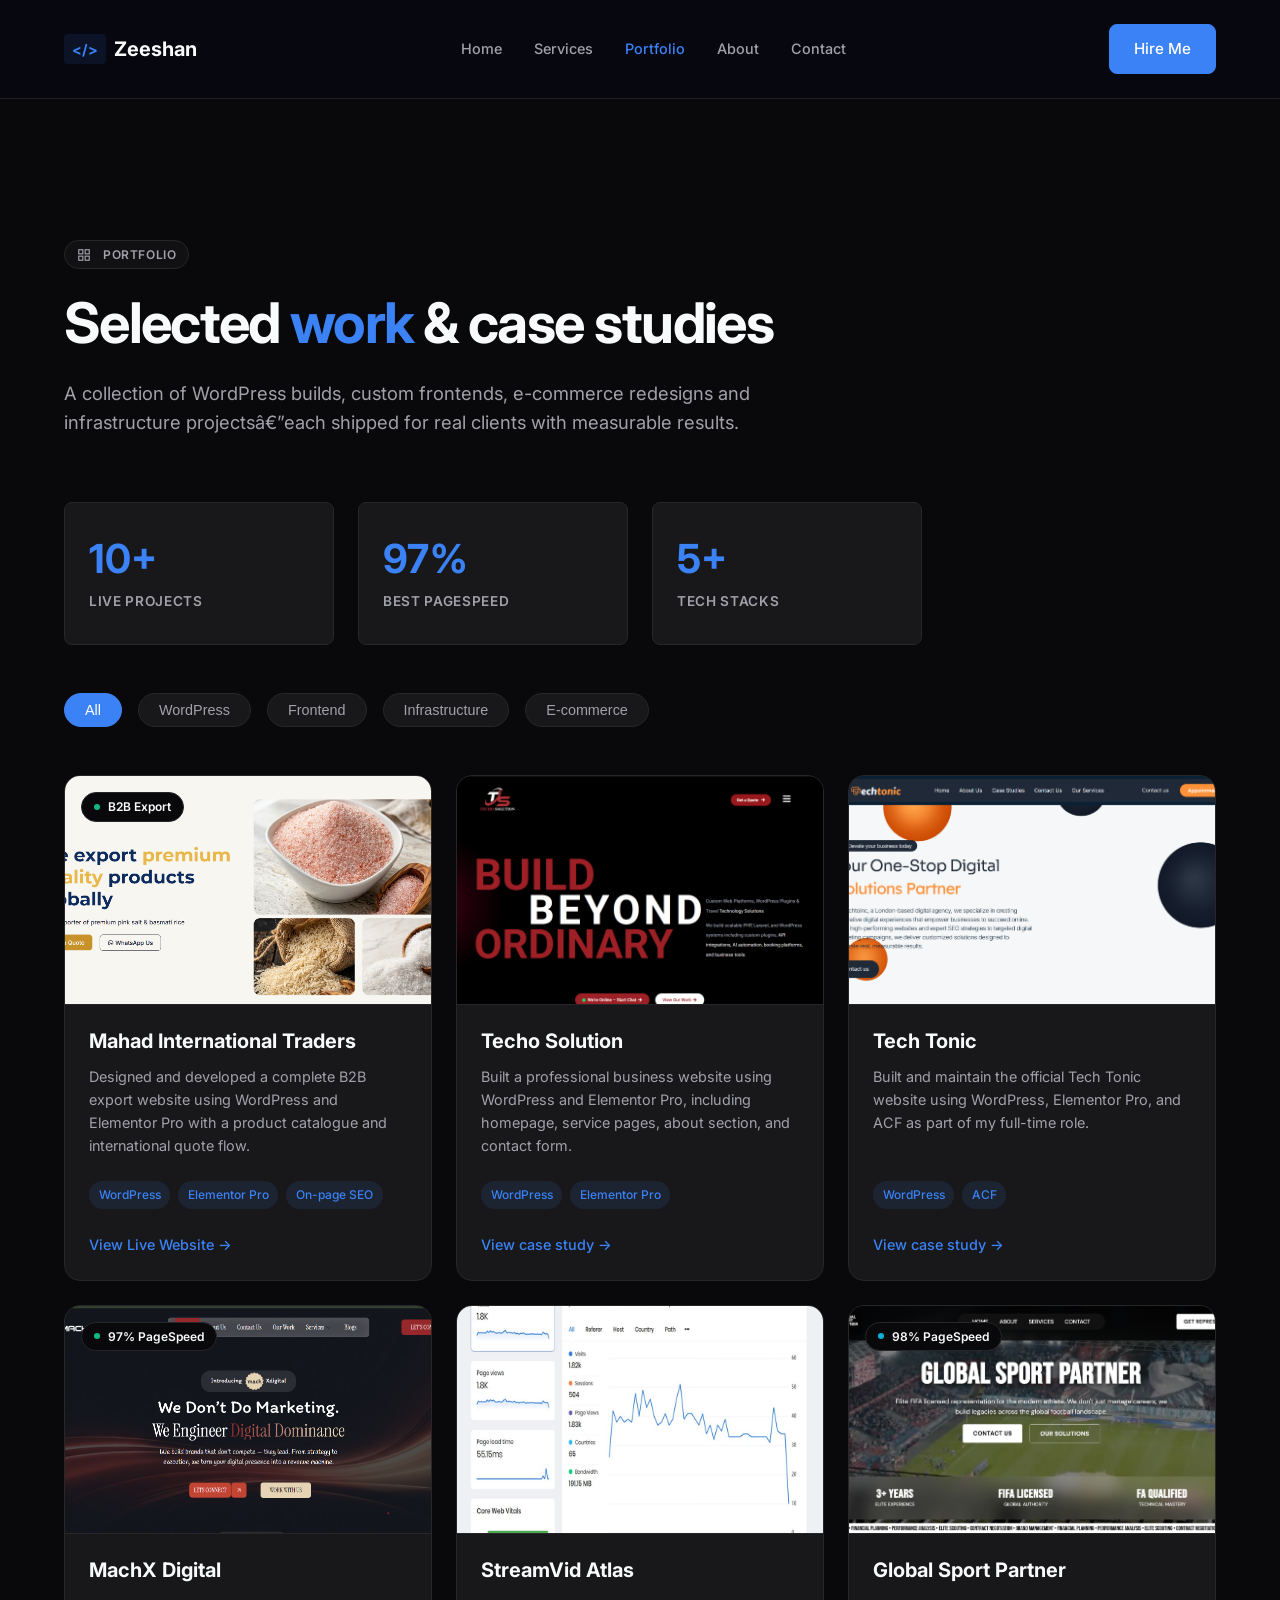
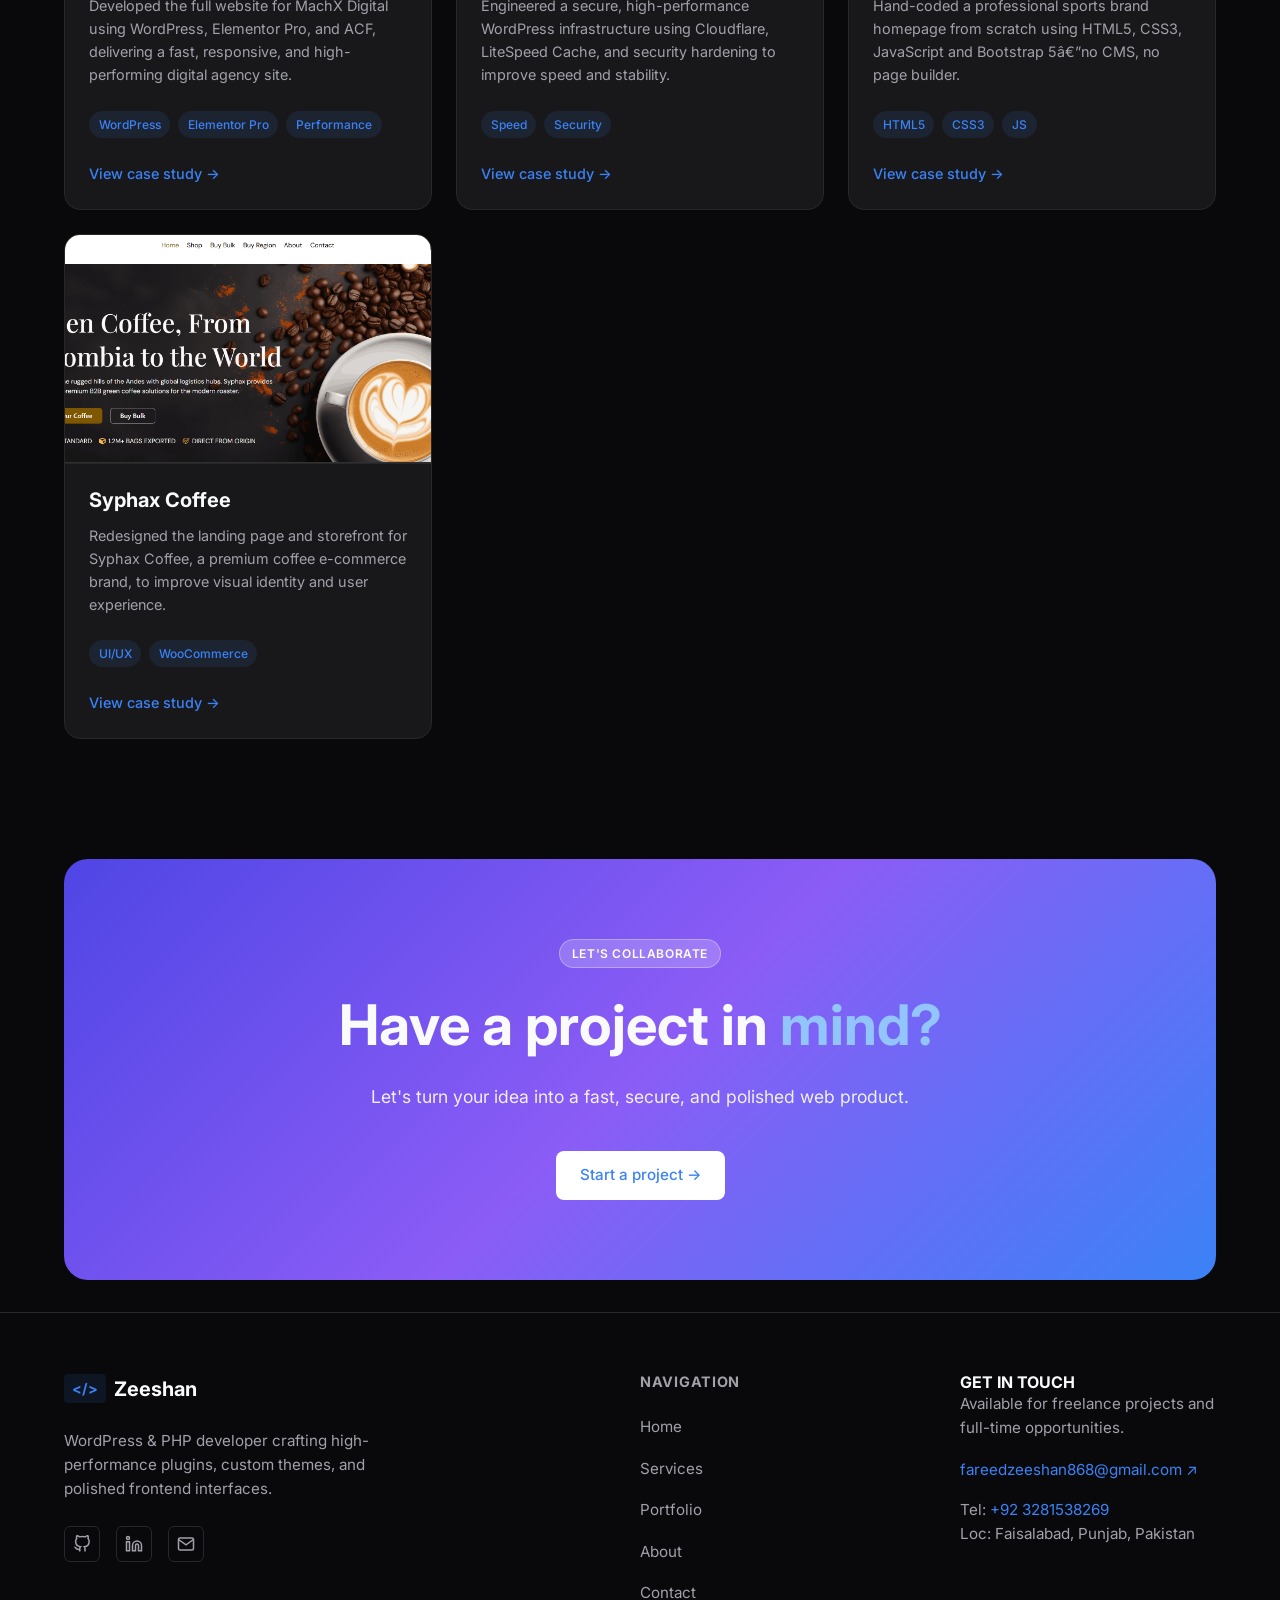
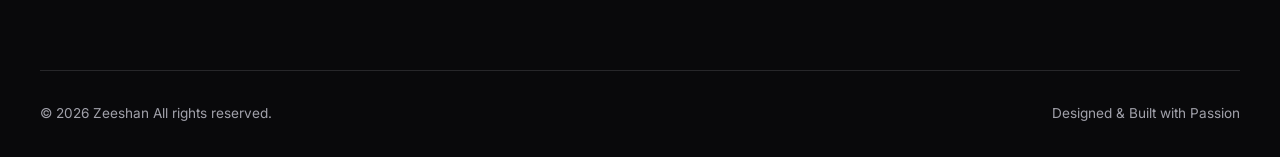
==== commit 95f05835: "Add Mahad International Traders project to portfolio" ====
--- a/portfolio.html
+++ b/portfolio.html
@@ -1,4 +1,4 @@
-﻿<!DOCTYPE html>
+<!DOCTYPE html>
 <html lang="en">
 <head>
     <meta charset="UTF-8">
@@ -73,6 +73,26 @@
             <!-- 4. Projects Grid -->
             <div class="grid-3">
                 
+                <!-- Card 0: Mahad International -->
+                <div class="project-card-v2">
+                    <div class="floating-badge">
+                        <span class="dot" style="background-color: var(--success);"></span> B2B Export
+                    </div>
+                    <div class="project-img-wrapper">
+                        <img src="assets/images/mahad-hero.png" alt="Mahad International Traders">
+                    </div>
+                    <div class="project-content">
+                        <h3>Mahad International Traders</h3>
+                        <p>Designed and developed a complete B2B export website using WordPress and Elementor Pro with a product catalogue and international quote flow.</p>
+                        <div class="project-tags">
+                            <span>WordPress</span>
+                            <span>Elementor Pro</span>
+                            <span>On-page SEO</span>
+                        </div>
+                        <a href="https://mahadinternationaltraders.com" target="_blank" class="view-project-link">View Live Website &rarr;</a>
+                    </div>
+                </div>
+
                 <!-- Card 1 -->
                 <div class="project-card-v2">
                     <div class="project-img-wrapper">
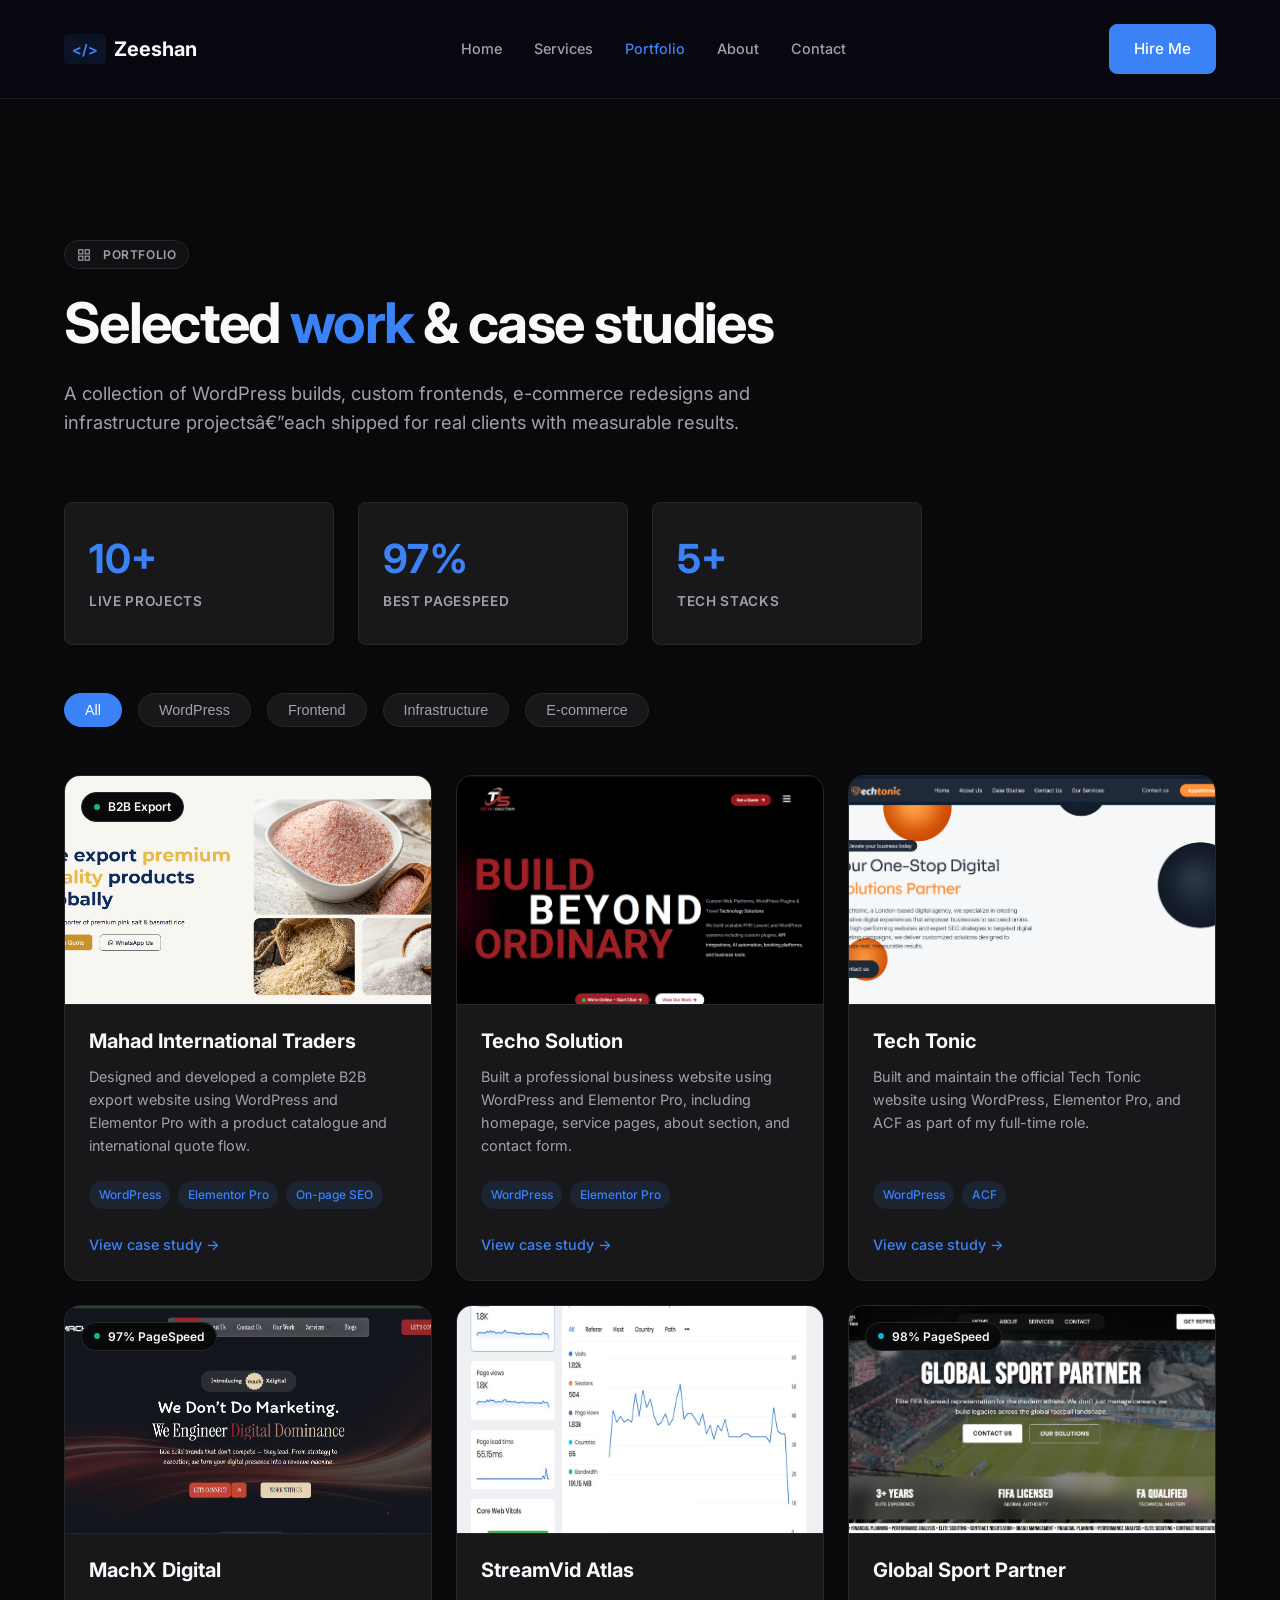
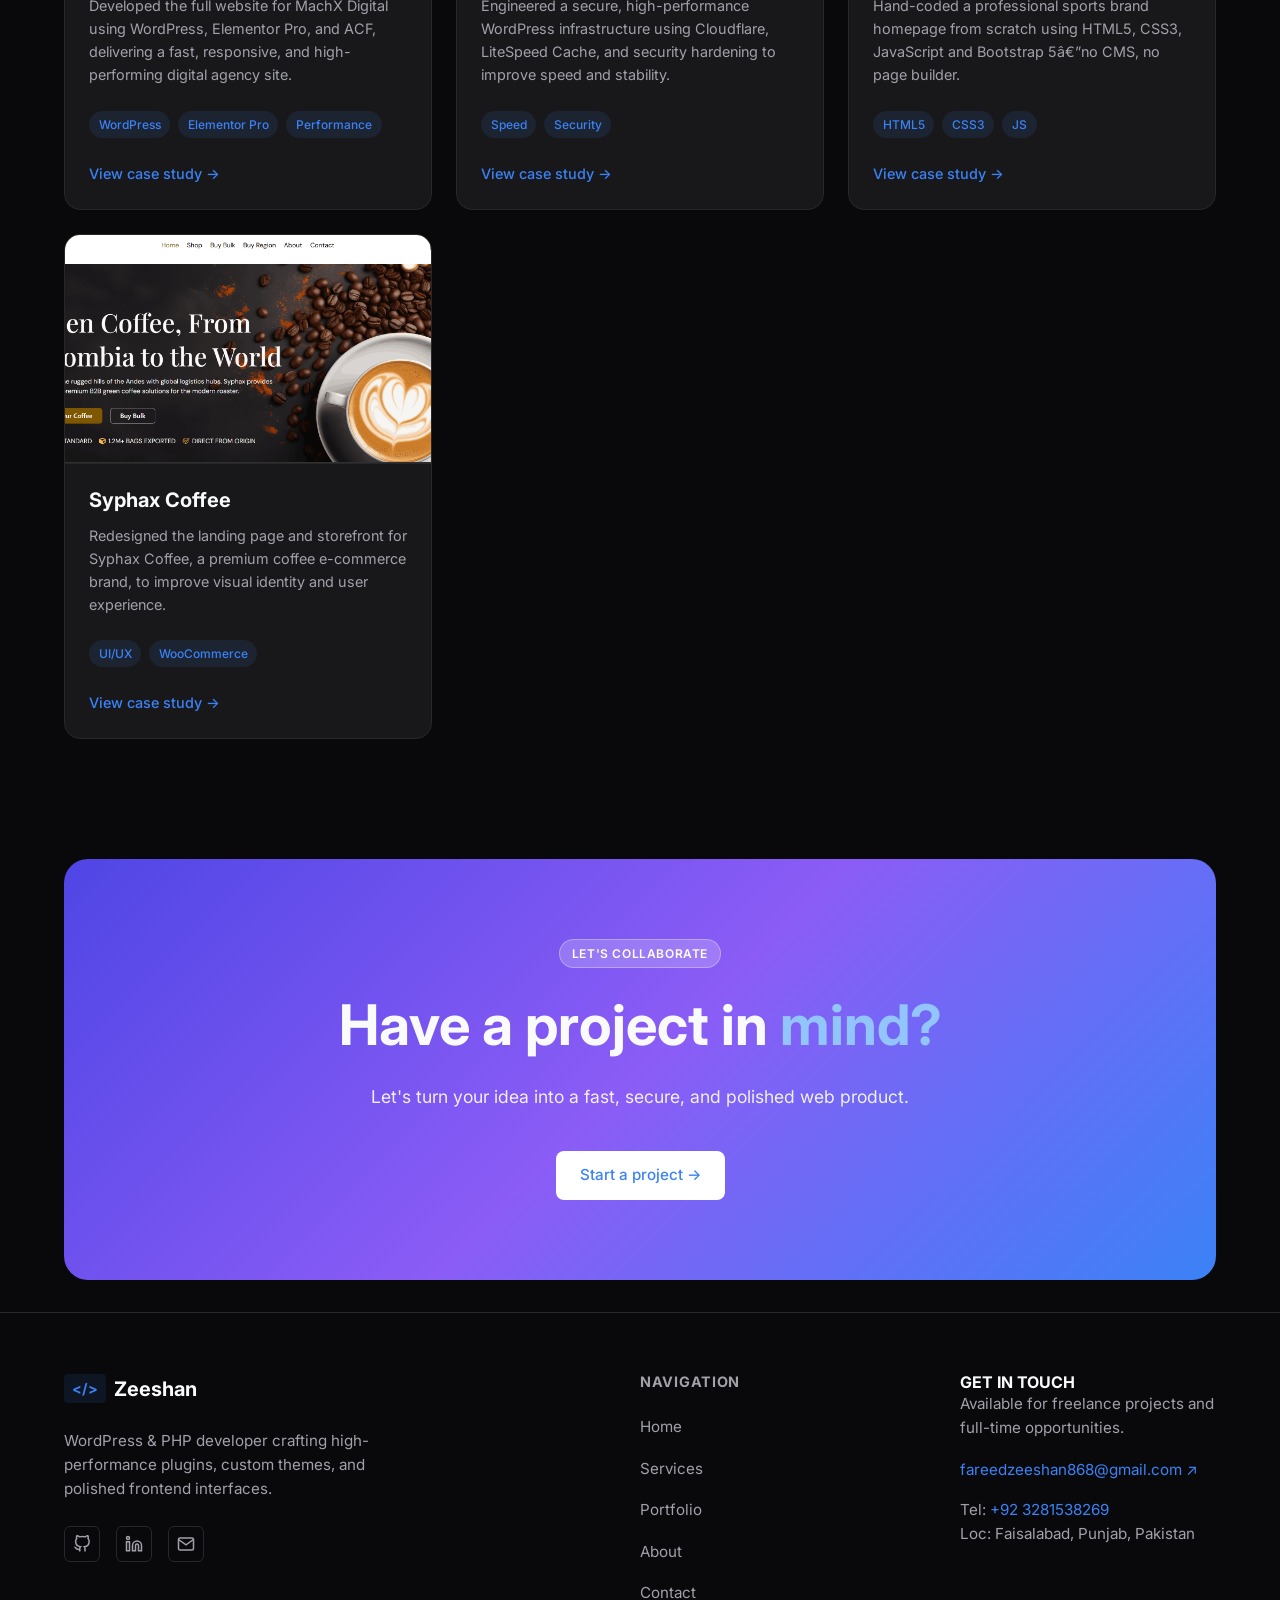
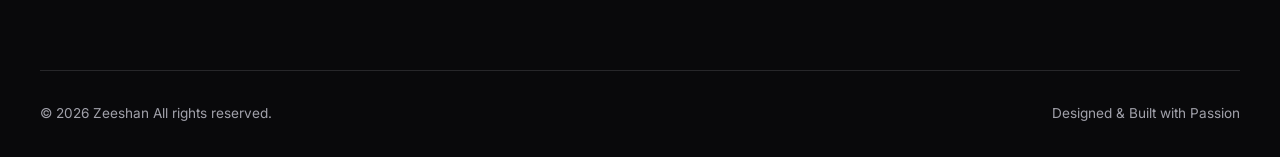
==== commit 1ce7712d: "Fix Mahad project case study link and add data to JS" ====
--- a/portfolio.html
+++ b/portfolio.html
@@ -89,7 +89,7 @@
                             <span>Elementor Pro</span>
                             <span>On-page SEO</span>
                         </div>
-                        <a href="https://mahadinternationaltraders.com" target="_blank" class="view-project-link">View Live Website &rarr;</a>
+                        <a href="project-detail.html?id=mahad" class="view-project-link">View case study &rarr;</a>
                     </div>
                 </div>
 
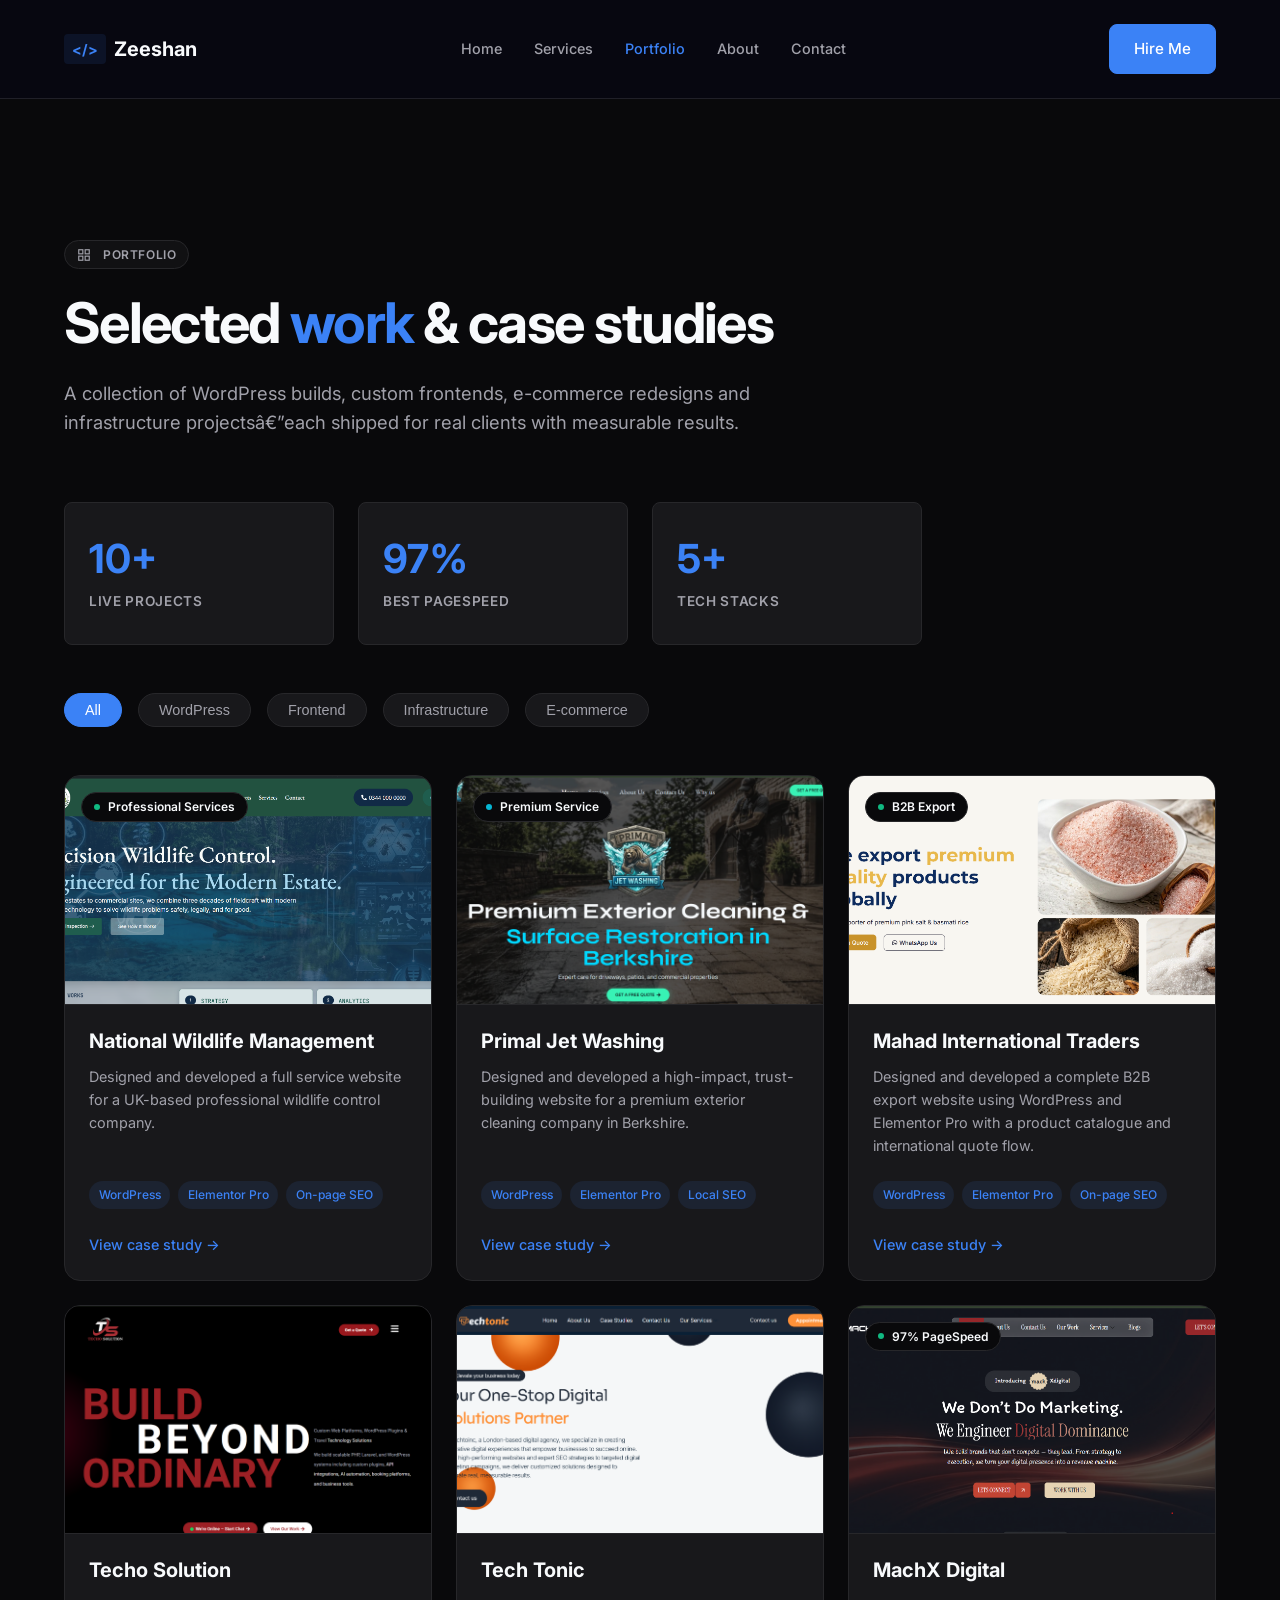
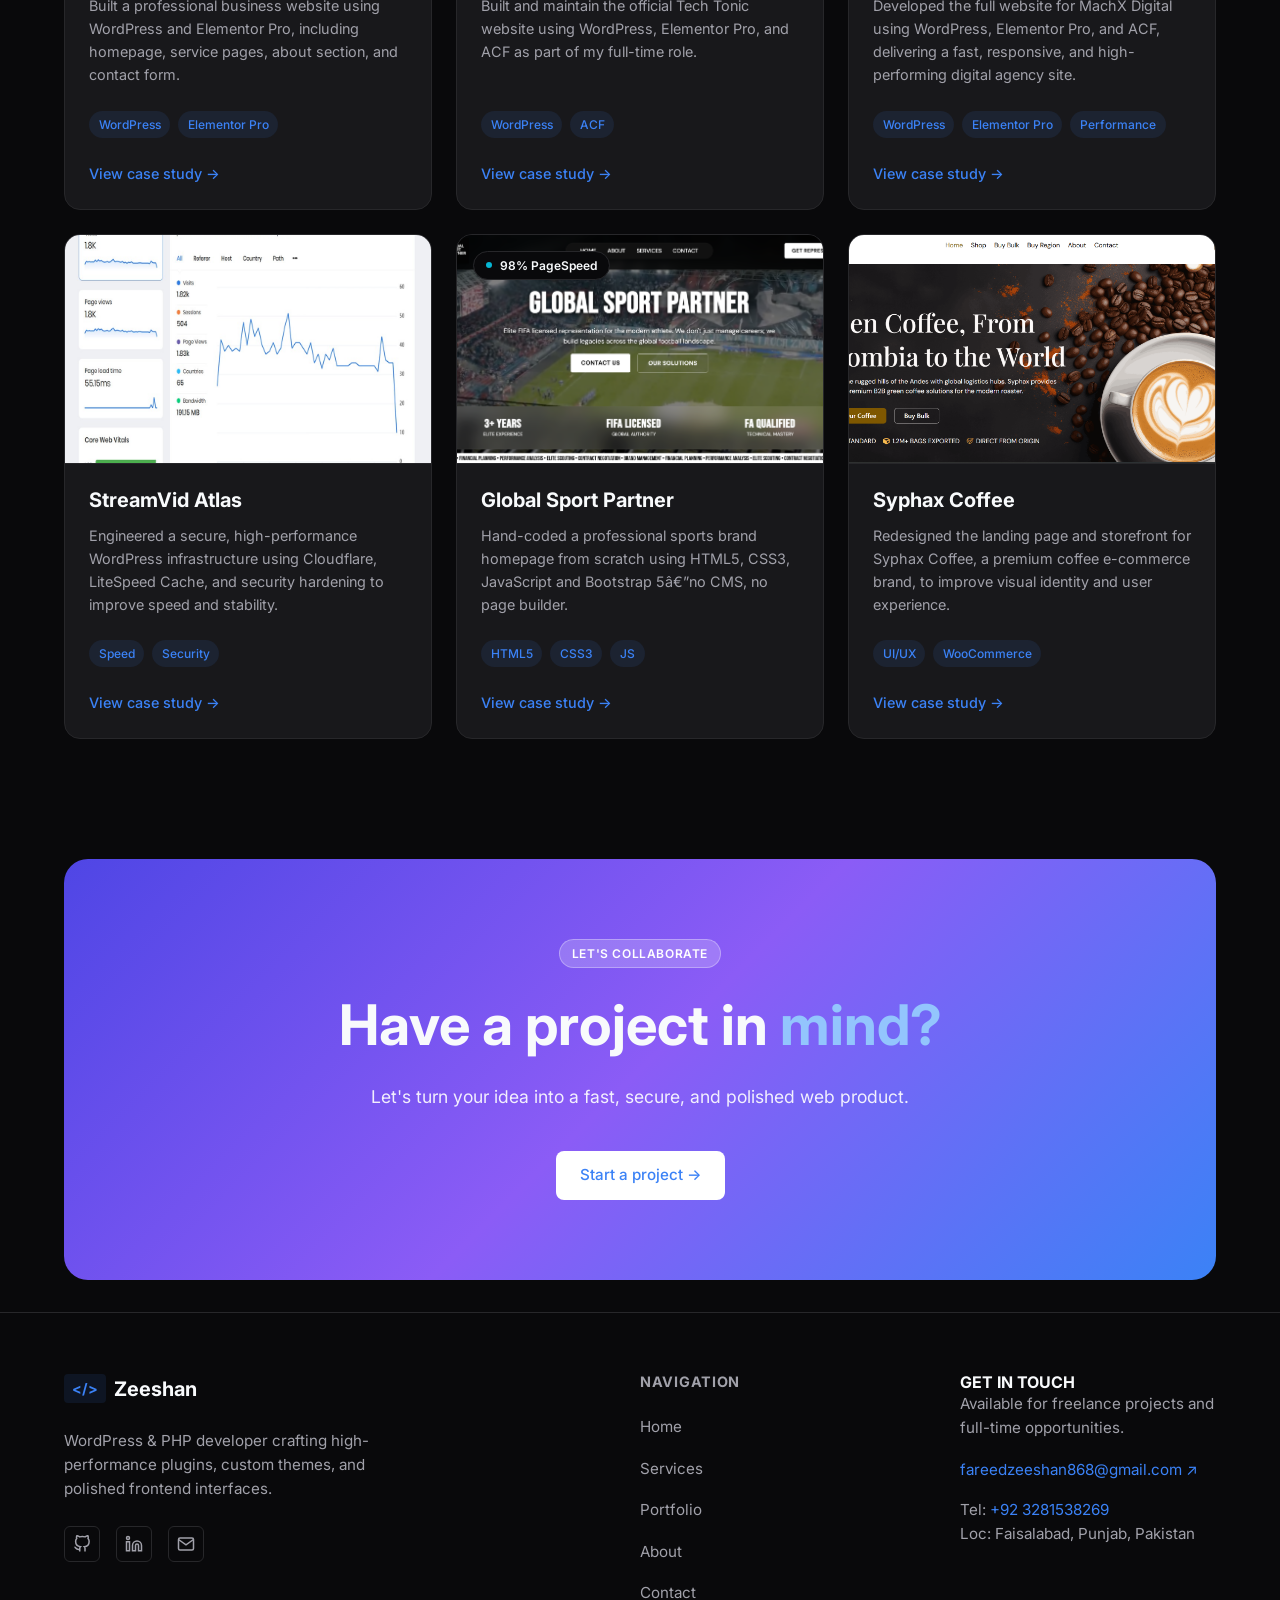
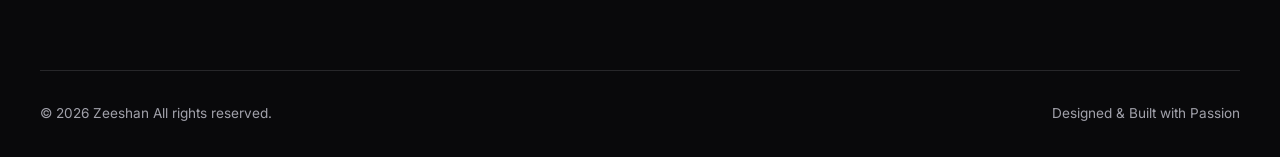
==== commit b5f7f12f: "Add National Wildlife and Primal Jet Washing projects" ====
--- a/portfolio.html
+++ b/portfolio.html
@@ -73,6 +73,46 @@
             <!-- 4. Projects Grid -->
             <div class="grid-3">
                 
+                <!-- Card: National Wildlife Management -->
+                <div class="project-card-v2">
+                    <div class="floating-badge">
+                        <span class="dot" style="background-color: var(--success);"></span> Professional Services
+                    </div>
+                    <div class="project-img-wrapper">
+                        <img src="assets/images/Nationalwildlife.png" alt="National Wildlife Management">
+                    </div>
+                    <div class="project-content">
+                        <h3>National Wildlife Management</h3>
+                        <p>Designed and developed a full service website for a UK-based professional wildlife control company.</p>
+                        <div class="project-tags">
+                            <span>WordPress</span>
+                            <span>Elementor Pro</span>
+                            <span>On-page SEO</span>
+                        </div>
+                        <a href="project-detail.html?id=nationalwildlife" class="view-project-link">View case study &rarr;</a>
+                    </div>
+                </div>
+
+                <!-- Card: Primal Jet Washing -->
+                <div class="project-card-v2">
+                    <div class="floating-badge">
+                        <span class="dot" style="background-color: #06b6d4;"></span> Premium Service
+                    </div>
+                    <div class="project-img-wrapper">
+                        <img src="assets/images/jetwash.png" alt="Primal Jet Washing">
+                    </div>
+                    <div class="project-content">
+                        <h3>Primal Jet Washing</h3>
+                        <p>Designed and developed a high-impact, trust-building website for a premium exterior cleaning company in Berkshire.</p>
+                        <div class="project-tags">
+                            <span>WordPress</span>
+                            <span>Elementor Pro</span>
+                            <span>Local SEO</span>
+                        </div>
+                        <a href="project-detail.html?id=primaljetwashing" class="view-project-link">View case study &rarr;</a>
+                    </div>
+                </div>
+
                 <!-- Card 0: Mahad International -->
                 <div class="project-card-v2">
                     <div class="floating-badge">
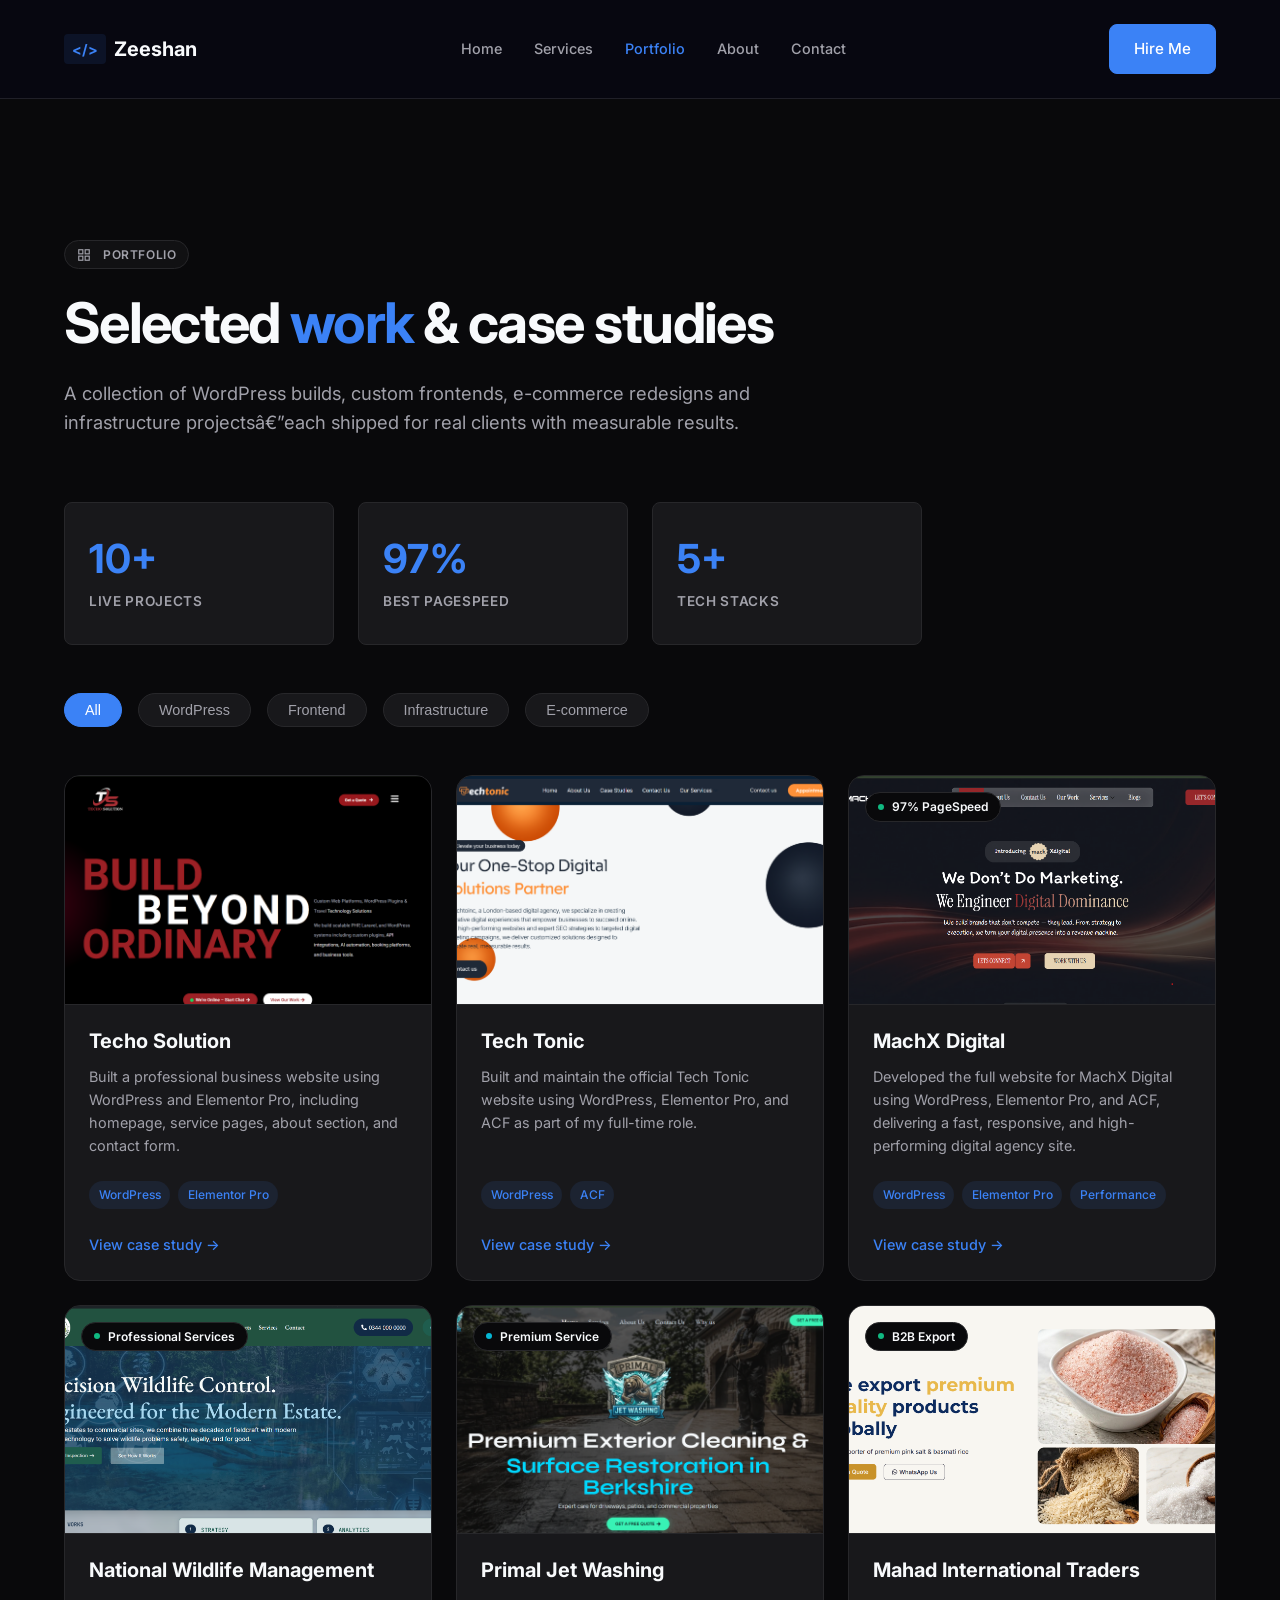
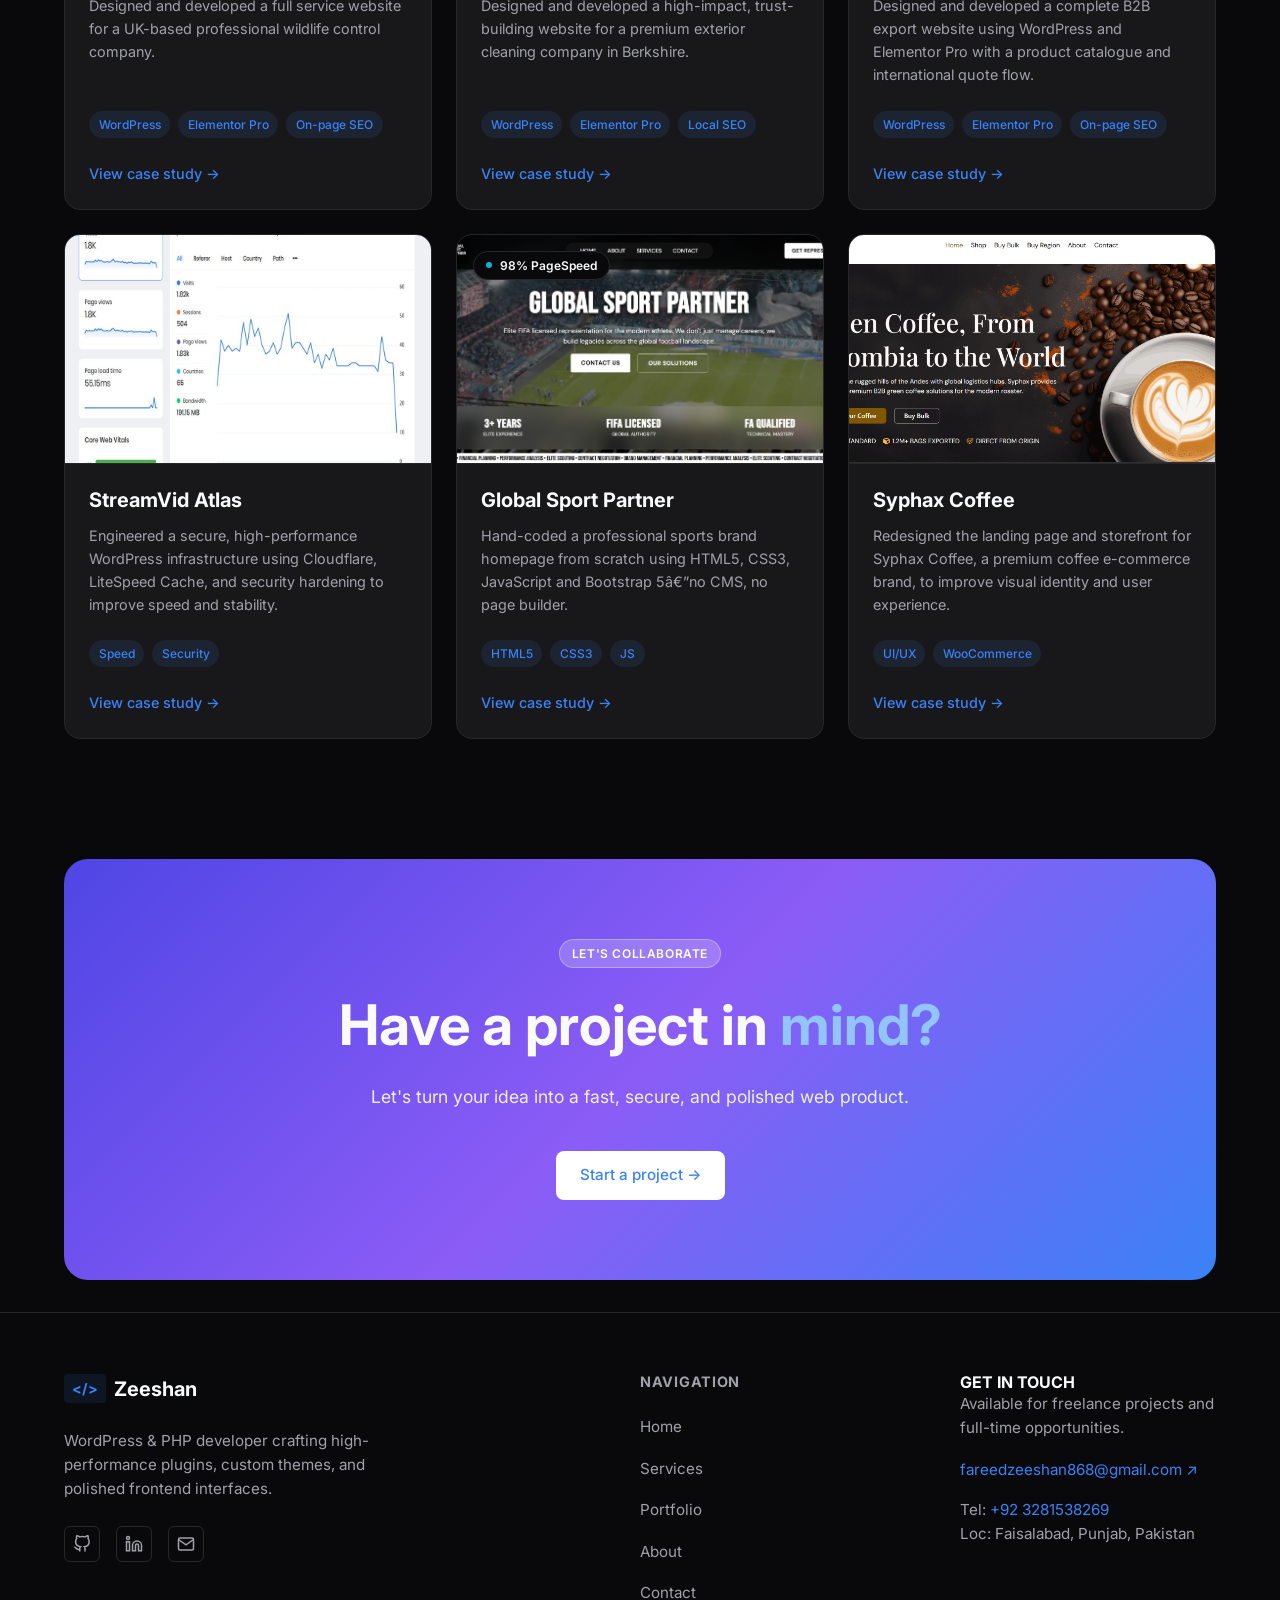
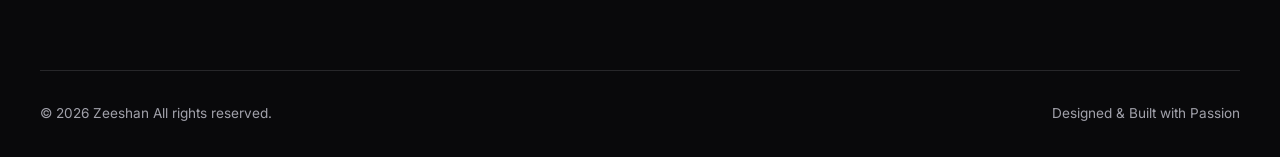
==== commit 77e9015b: "Reorder portfolio to pin top 3 projects" ====
--- a/portfolio.html
+++ b/portfolio.html
@@ -73,6 +73,58 @@
             <!-- 4. Projects Grid -->
             <div class="grid-3">
                 
+                <!-- Card 1 -->
+                <div class="project-card-v2">
+                    <div class="project-img-wrapper">
+                        <img src="assets/images/techosolution.png" alt="Techo Solution">
+                    </div>
+                    <div class="project-content">
+                        <h3>Techo Solution</h3>
+                        <p>Built a professional business website using WordPress and Elementor Pro, including homepage, service pages, about section, and contact form.</p>
+                        <div class="project-tags">
+                            <span>WordPress</span>
+                            <span>Elementor Pro</span>
+                        </div>
+                        <a href="project-detail.html?id=techosolution" class="view-project-link">View case study &rarr;</a>
+                    </div>
+                </div>
+
+                <!-- Card 2 -->
+                <div class="project-card-v2">
+                    <div class="project-img-wrapper">
+                        <img src="assets/images/techtonic.png" alt="Tech Tonic">
+                    </div>
+                    <div class="project-content">
+                        <h3>Tech Tonic</h3>
+                        <p>Built and maintain the official Tech Tonic website using WordPress, Elementor Pro, and ACF as part of my full-time role.</p>
+                        <div class="project-tags">
+                            <span>WordPress</span>
+                            <span>ACF</span>
+                        </div>
+                        <a href="project-detail.html?id=techtonic" class="view-project-link">View case study &rarr;</a>
+                    </div>
+                </div>
+
+                <!-- Card 3 -->
+                <div class="project-card-v2">
+                    <div class="floating-badge">
+                        <span class="dot" style="background-color: var(--success);"></span> 97% PageSpeed
+                    </div>
+                    <div class="project-img-wrapper">
+                        <img src="assets/images/machXdigitals.png" alt="MachX Digital">
+                    </div>
+                    <div class="project-content">
+                        <h3>MachX Digital</h3>
+                        <p>Developed the full website for MachX Digital using WordPress, Elementor Pro, and ACF, delivering a fast, responsive, and high-performing digital agency site.</p>
+                        <div class="project-tags">
+                            <span>WordPress</span>
+                            <span>Elementor Pro</span>
+                            <span>Performance</span>
+                        </div>
+                        <a href="project-detail.html?id=machxdigital" class="view-project-link">View case study &rarr;</a>
+                    </div>
+                </div>
+
                 <!-- Card: National Wildlife Management -->
                 <div class="project-card-v2">
                     <div class="floating-badge">
@@ -133,57 +185,7 @@
                     </div>
                 </div>
 
-                <!-- Card 1 -->
-                <div class="project-card-v2">
-                    <div class="project-img-wrapper">
-                        <img src="assets/images/techosolution.png" alt="Techo Solution">
-                    </div>
-                    <div class="project-content">
-                        <h3>Techo Solution</h3>
-                        <p>Built a professional business website using WordPress and Elementor Pro, including homepage, service pages, about section, and contact form.</p>
-                        <div class="project-tags">
-                            <span>WordPress</span>
-                            <span>Elementor Pro</span>
-                        </div>
-                        <a href="project-detail.html?id=techosolution" class="view-project-link">View case study &rarr;</a>
-                    </div>
-                </div>
-
-                <!-- Card 2 -->
-                <div class="project-card-v2">
-                    <div class="project-img-wrapper">
-                        <img src="assets/images/techtonic.png" alt="Tech Tonic">
-                    </div>
-                    <div class="project-content">
-                        <h3>Tech Tonic</h3>
-                        <p>Built and maintain the official Tech Tonic website using WordPress, Elementor Pro, and ACF as part of my full-time role.</p>
-                        <div class="project-tags">
-                            <span>WordPress</span>
-                            <span>ACF</span>
-                        </div>
-                        <a href="project-detail.html?id=techtonic" class="view-project-link">View case study &rarr;</a>
-                    </div>
-                </div>
-
-                <!-- Card 3 -->
-                <div class="project-card-v2">
-                    <div class="floating-badge">
-                        <span class="dot" style="background-color: var(--success);"></span> 97% PageSpeed
-                    </div>
-                    <div class="project-img-wrapper">
-                        <img src="assets/images/machXdigitals.png" alt="MachX Digital">
-                    </div>
-                    <div class="project-content">
-                        <h3>MachX Digital</h3>
-                        <p>Developed the full website for MachX Digital using WordPress, Elementor Pro, and ACF, delivering a fast, responsive, and high-performing digital agency site.</p>
-                        <div class="project-tags">
-                            <span>WordPress</span>
-                            <span>Elementor Pro</span>
-                            <span>Performance</span>
-                        </div>
-                        <a href="project-detail.html?id=machxdigital" class="view-project-link">View case study &rarr;</a>
-                    </div>
-                </div>
+
 
                 <!-- Card 4 -->
                 <div class="project-card-v2">
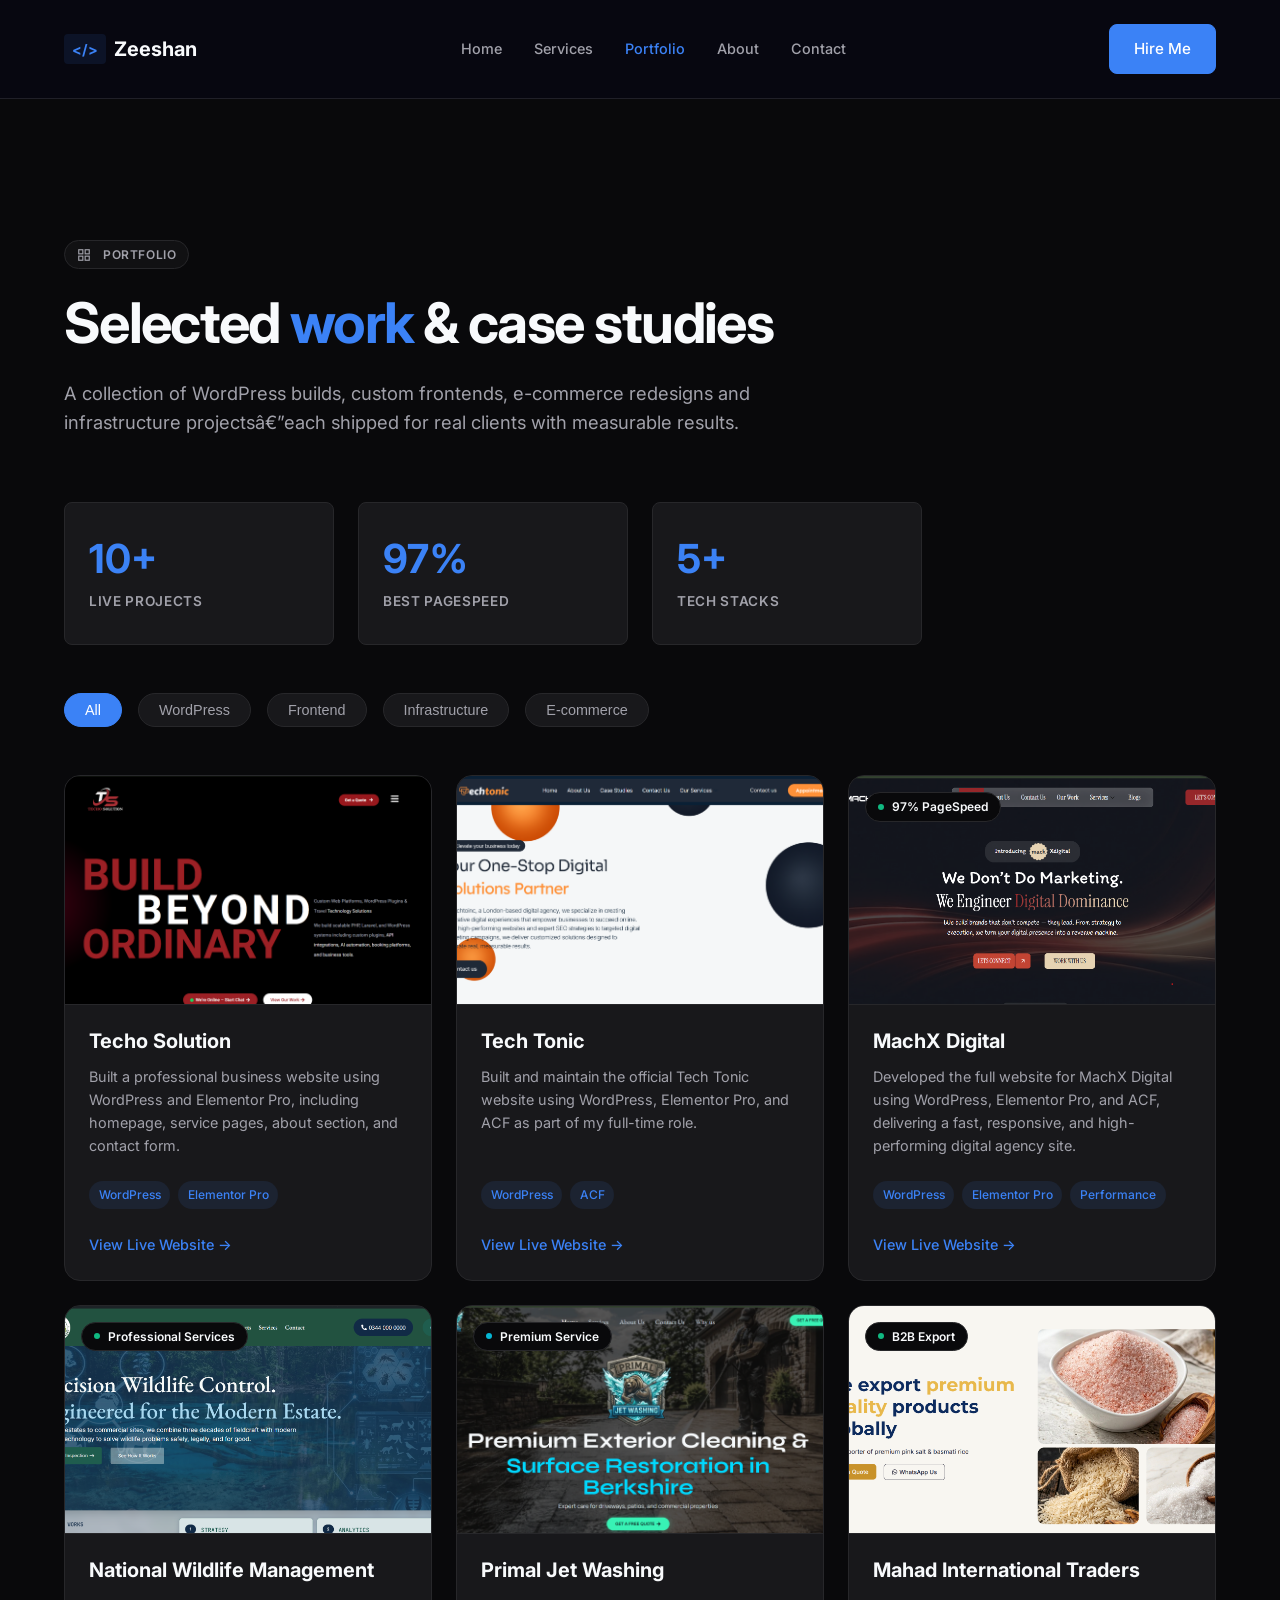
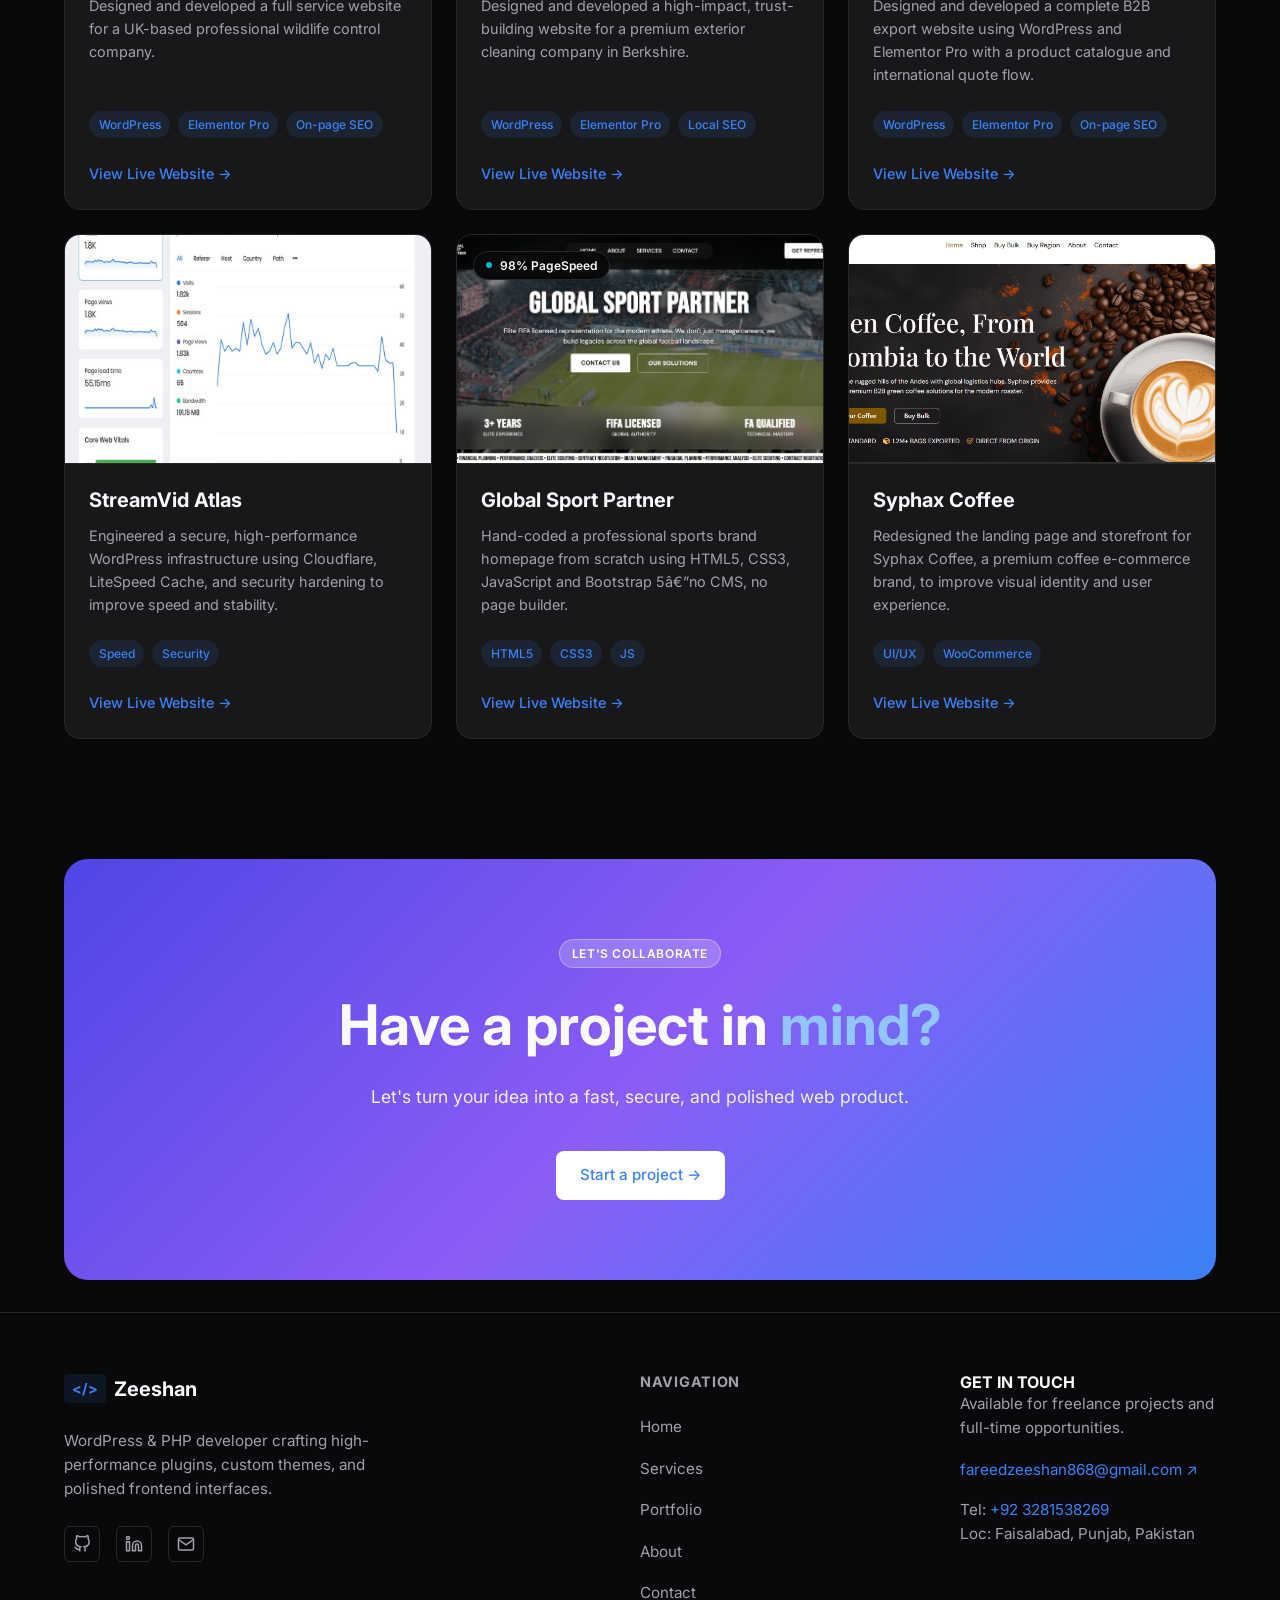
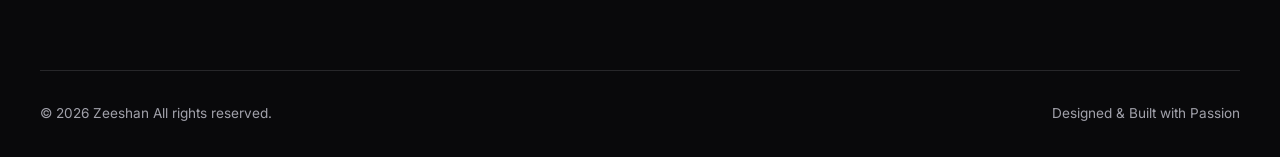
==== commit 528a1c08: "Make project cards clickable and link button to live site" ====
--- a/portfolio.html
+++ b/portfolio.html
@@ -74,7 +74,7 @@
             <div class="grid-3">
                 
                 <!-- Card 1 -->
-                <div class="project-card-v2">
+                <div class="project-card-v2" onclick="window.location.href='project-detail.html?id=techosolution';" style="cursor: pointer;">
                     <div class="project-img-wrapper">
                         <img src="assets/images/techosolution.png" alt="Techo Solution">
                     </div>
@@ -85,12 +85,12 @@
                             <span>WordPress</span>
                             <span>Elementor Pro</span>
                         </div>
-                        <a href="project-detail.html?id=techosolution" class="view-project-link">View case study &rarr;</a>
+                        <a href="https://techosolution.com" target="_blank" class="view-project-link" onclick="event.stopPropagation();">View Live Website &rarr;</a>
                     </div>
                 </div>
 
                 <!-- Card 2 -->
-                <div class="project-card-v2">
+                <div class="project-card-v2" onclick="window.location.href='project-detail.html?id=techtonic';" style="cursor: pointer;">
                     <div class="project-img-wrapper">
                         <img src="assets/images/techtonic.png" alt="Tech Tonic">
                     </div>
@@ -101,12 +101,12 @@
                             <span>WordPress</span>
                             <span>ACF</span>
                         </div>
-                        <a href="project-detail.html?id=techtonic" class="view-project-link">View case study &rarr;</a>
+                        <a href="https://techtonicltd.com" target="_blank" class="view-project-link" onclick="event.stopPropagation();">View Live Website &rarr;</a>
                     </div>
                 </div>
 
                 <!-- Card 3 -->
-                <div class="project-card-v2">
+                <div class="project-card-v2" onclick="window.location.href='project-detail.html?id=machxdigital';" style="cursor: pointer;">
                     <div class="floating-badge">
                         <span class="dot" style="background-color: var(--success);"></span> 97% PageSpeed
                     </div>
@@ -121,12 +121,12 @@
                             <span>Elementor Pro</span>
                             <span>Performance</span>
                         </div>
-                        <a href="project-detail.html?id=machxdigital" class="view-project-link">View case study &rarr;</a>
+                        <a href="https://machxdigital.com" target="_blank" class="view-project-link" onclick="event.stopPropagation();">View Live Website &rarr;</a>
                     </div>
                 </div>
 
                 <!-- Card: National Wildlife Management -->
-                <div class="project-card-v2">
+                <div class="project-card-v2" onclick="window.location.href='project-detail.html?id=nationalwildlife';" style="cursor: pointer;">
                     <div class="floating-badge">
                         <span class="dot" style="background-color: var(--success);"></span> Professional Services
                     </div>
@@ -141,12 +141,12 @@
                             <span>Elementor Pro</span>
                             <span>On-page SEO</span>
                         </div>
-                        <a href="project-detail.html?id=nationalwildlife" class="view-project-link">View case study &rarr;</a>
+                        <a href="https://testing.machxdigital.com" target="_blank" class="view-project-link" onclick="event.stopPropagation();">View Live Website &rarr;</a>
                     </div>
                 </div>
 
                 <!-- Card: Primal Jet Washing -->
-                <div class="project-card-v2">
+                <div class="project-card-v2" onclick="window.location.href='project-detail.html?id=primaljetwashing';" style="cursor: pointer;">
                     <div class="floating-badge">
                         <span class="dot" style="background-color: #06b6d4;"></span> Premium Service
                     </div>
@@ -161,12 +161,12 @@
                             <span>Elementor Pro</span>
                             <span>Local SEO</span>
                         </div>
-                        <a href="project-detail.html?id=primaljetwashing" class="view-project-link">View case study &rarr;</a>
+                        <a href="https://first.machxdigital.com" target="_blank" class="view-project-link" onclick="event.stopPropagation();">View Live Website &rarr;</a>
                     </div>
                 </div>
 
                 <!-- Card 0: Mahad International -->
-                <div class="project-card-v2">
+                <div class="project-card-v2" onclick="window.location.href='project-detail.html?id=mahad';" style="cursor: pointer;">
                     <div class="floating-badge">
                         <span class="dot" style="background-color: var(--success);"></span> B2B Export
                     </div>
@@ -181,14 +181,14 @@
                             <span>Elementor Pro</span>
                             <span>On-page SEO</span>
                         </div>
-                        <a href="project-detail.html?id=mahad" class="view-project-link">View case study &rarr;</a>
+                        <a href="https://mahadinternationaltraders.com" target="_blank" class="view-project-link" onclick="event.stopPropagation();">View Live Website &rarr;</a>
                     </div>
                 </div>
 
 
 
                 <!-- Card 4 -->
-                <div class="project-card-v2">
+                <div class="project-card-v2" onclick="window.location.href='project-detail.html?id=streamvidatlas';" style="cursor: pointer;">
                     <div class="project-img-wrapper">
                         <img src="assets/images/visitor-analytics.jpg" alt="StreamVid Atlas">
                     </div>
@@ -199,12 +199,12 @@
                             <span>Speed</span>
                             <span>Security</span>
                         </div>
-                        <a href="project-detail.html?id=streamvidatlas" class="view-project-link">View case study &rarr;</a>
+                        <a href="https://streamvidatlas.com" target="_blank" class="view-project-link" onclick="event.stopPropagation();">View Live Website &rarr;</a>
                     </div>
                 </div>
 
                 <!-- Card 5 -->
-                <div class="project-card-v2">
+                <div class="project-card-v2" onclick="window.location.href='project-detail.html?id=globalsportpartner';" style="cursor: pointer;">
                     <div class="floating-badge">
                         <span class="dot" style="background-color: #06b6d4;"></span> 98% PageSpeed
                     </div>
@@ -219,12 +219,12 @@
                             <span>CSS3</span>
                             <span>JS</span>
                         </div>
-                        <a href="project-detail.html?id=globalsportpartner" class="view-project-link">View case study &rarr;</a>
+                        <a href="https://globalsportpartner.com" target="_blank" class="view-project-link" onclick="event.stopPropagation();">View Live Website &rarr;</a>
                     </div>
                 </div>
 
                 <!-- Card 6 -->
-                <div class="project-card-v2">
+                <div class="project-card-v2" onclick="window.location.href='project-detail.html?id=syphaxcoffee';" style="cursor: pointer;">
                     <div class="project-img-wrapper">
                         <img src="assets/images/syphox.png" alt="Syphax Coffee">
                     </div>
@@ -235,7 +235,7 @@
                             <span>UI/UX</span>
                             <span>WooCommerce</span>
                         </div>
-                        <a href="project-detail.html?id=syphaxcoffee" class="view-project-link">View case study &rarr;</a>
+                        <a href="https://syphaxcoffee.com" target="_blank" class="view-project-link" onclick="event.stopPropagation();">View Live Website &rarr;</a>
                     </div>
                 </div>
 
